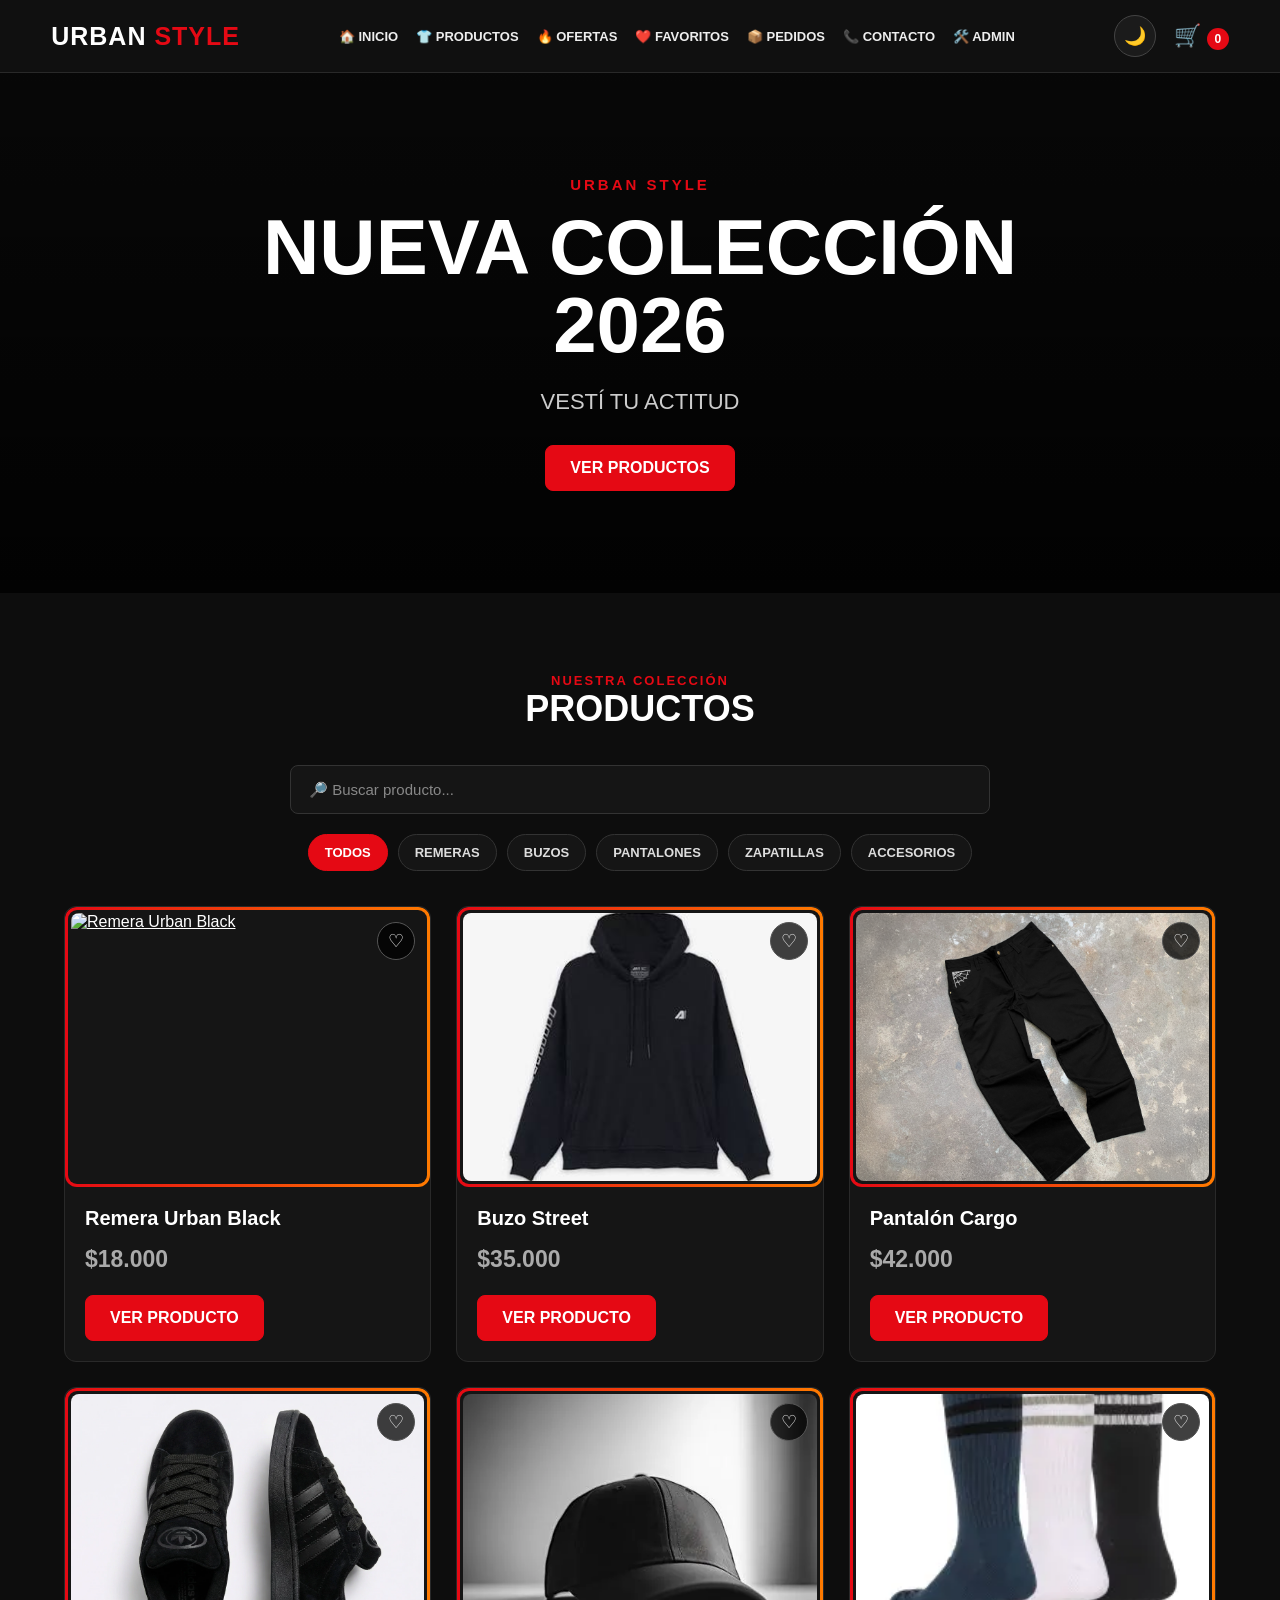
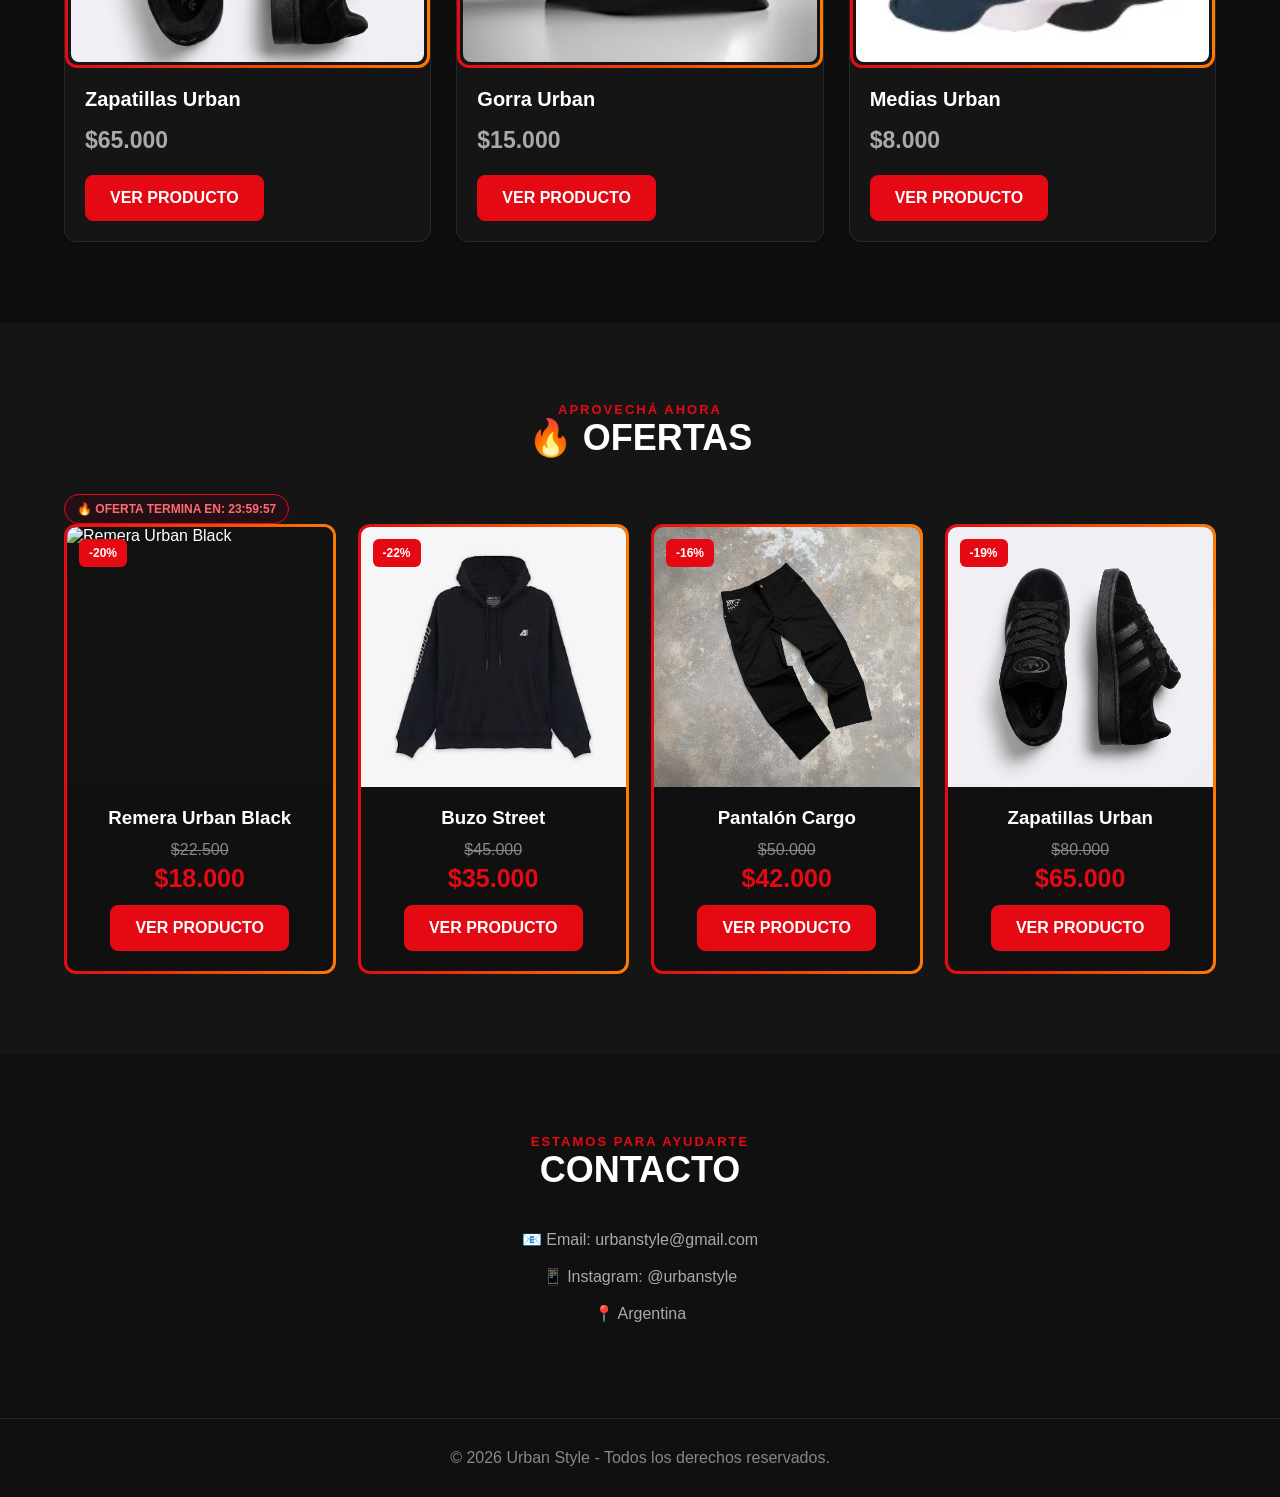
==== index.html @ 5c030547 "Add files via upload" ====
<!DOCTYPE html>
<html lang="es">

<head>
    <meta charset="UTF-8">
    <meta name="viewport" content="width=device-width, initial-scale=1.0">

    <title>Urban Style - Tienda</title>

    <link rel="stylesheet" href="style.css">
</head>

<body>

<header>

    <div class="logo">
        URBAN <span>STYLE</span>
    </div>

    <nav>
        <a href="index.html">🏠 INICIO</a>
        <a href="#productos">👕 PRODUCTOS</a>
        <a href="#ofertas">🔥 OFERTAS</a>
        <a href="mis-favoritos.html">❤️ FAVORITOS</a>
        <a href="pedidos.html">📦 PEDIDOS</a>
        <a href="#contacto">📞 CONTACTO</a>
        <a href="admin.html">🛠️ ADMIN</a>
    </nav>

    <button
        id="boton-tema"
        class="boton-tema"
        onclick="cambiarTema()"
        title="Cambiar modo"
    >
        🌙
    </button>

    <a href="carrito.html" class="carrito">
        🛒 <span>0</span>
    </a>

</header>


<!-- =====================================================
     HERO
===================================================== -->

<section class="hero">

    <div class="hero-contenido">

        <p class="hero-pequeno">
            URBAN STYLE
        </p>

        <h1>
            NUEVA COLECCIÓN 2026
        </h1>

        <p>
            VESTÍ TU ACTITUD
        </p>

        <a
            href="#productos"
            class="boton"
        >
            VER PRODUCTOS
        </a>

    </div>

</section>


<!-- =====================================================
     PRODUCTOS
===================================================== -->

<section
    id="productos"
    class="productos"
>

    <div class="seccion-titulo">

        <p class="subtitulo">
            NUESTRA COLECCIÓN
        </p>

        <h2>
            PRODUCTOS
        </h2>

    </div>


    <!-- BUSCADOR -->

    <div class="buscador">

        <input
            type="text"
            placeholder="🔎 Buscar producto..."
            oninput="buscarProductos(this)"
        >

    </div>


    <!-- FILTROS -->

    <div class="filtros">

        <button
            class="filtro activo"
            onclick="filtrarProductos('todos', this)"
        >
            TODOS
        </button>

        <button
            class="filtro"
            onclick="filtrarProductos('remeras', this)"
        >
            REMERAS
        </button>

        <button
            class="filtro"
            onclick="filtrarProductos('buzos', this)"
        >
            BUZOS
        </button>

        <button
            class="filtro"
            onclick="filtrarProductos('pantalones', this)"
        >
            PANTALONES
        </button>

        <button
            class="filtro"
            onclick="filtrarProductos('zapatillas', this)"
        >
            ZAPATILLAS
        </button>

        <button
            class="filtro"
            onclick="filtrarProductos('accesorios', this)"
        >
            ACCESORIOS
        </button>

    </div>


    <!-- LOS PRODUCTOS SE GENERAN CON JAVASCRIPT -->

    <div class="productos-grid"></div>

</section>


<!-- =====================================================
     OFERTAS
===================================================== -->

<section
    id="ofertas"
    class="ofertas"
>

    <div class="seccion-titulo">

        <p class="subtitulo">
            APROVECHÁ AHORA
        </p>

        <h2>
            🔥 OFERTAS
        </h2>

    </div>


    <div class="contador-oferta">

        🔥 OFERTA TERMINA EN:

        <span id="contador-oferta">
            24:00:00
        </span>

    </div>


    <!-- LAS OFERTAS SE GENERAN CON JAVASCRIPT -->

    <div class="ofertas-grid"></div>

</section>


<!-- =====================================================
     CONTACTO
===================================================== -->

<section
    id="contacto"
    class="contacto"
>

    <div class="seccion-titulo">

        <p class="subtitulo">
            ESTAMOS PARA AYUDARTE
        </p>

        <h2>
            CONTACTO
        </h2>

    </div>


    <div class="contacto-info">

        <p>
            📧 Email:
            urbanstyle@gmail.com
        </p>

        <p>
            📱 Instagram:
            @urbanstyle
        </p>

        <p>
            📍 Argentina
        </p>

    </div>

</section>


<!-- =====================================================
     FOOTER
===================================================== -->

<footer>

    <p>
        © 2026 Urban Style - Todos los derechos reservados.
    </p>

</footer>


<!-- =====================================================
     NOTIFICACIÓN
===================================================== -->

<div
    id="notificacion"
    class="notificacion"
>

    <div id="notificacion-texto"></div>

    <a href="carrito.html">
        VER CARRITO →
    </a>

</div>


<script src="script.js"></script>

</body>

</html>
---- style.css ----
/* =========================================================
   URBAN STYLE - STYLE.CSS
   ========================================================= */

/* =========================
   RESET GENERAL
   ========================= */

* {
    box-sizing: border-box;
    margin: 0;
    padding: 0;
}

html {
    scroll-behavior: smooth;
}

body {
    font-family: Arial, Helvetica, sans-serif;
    background: #0d0d0d;
    color: #ffffff;
    min-height: 100vh;
}

button,
input,
select {
    font-family: inherit;
}

button {
    cursor: pointer;
}

a {
    color: inherit;
}


/* =========================
   HEADER
   ========================= */

header {
    position: sticky;
    top: 0;
    z-index: 1000;

    display: flex;
    align-items: center;
    gap: 18px;

    padding: 15px 4%;

    background: #101010;
    border-bottom: 1px solid #292929;
}

.logo {
    font-size: 25px;
    font-weight: 900;
    letter-spacing: 1px;
    white-space: nowrap;
}

.logo span {
    color: #e50914;
}

nav {
    display: flex;
    align-items: center;
    justify-content: center;
    gap: 18px;

    flex: 1;
    flex-wrap: wrap;
}

nav a {
    color: #eeeeee;
    text-decoration: none;
    font-size: 13px;
    font-weight: bold;

    transition: 0.2s;
}

nav a:hover {
    color: #e50914;
}

.carrito {
    text-decoration: none;
    font-size: 22px;
    white-space: nowrap;
}

.carrito span {
    display: inline-flex;
    align-items: center;
    justify-content: center;

    min-width: 22px;
    height: 22px;

    padding: 2px 6px;

    background: #e50914;
    color: white;

    border-radius: 50%;
    font-size: 12px;
    font-weight: bold;
}

.boton-tema {
    width: 42px;
    height: 42px;

    border: 1px solid #444;
    border-radius: 50%;

    background: #1b1b1b;
    color: white;

    font-size: 18px;
}

.boton-tema:hover {
    background: #e50914;
    border-color: #e50914;
}


/* =========================
   HERO
   ========================= */

.hero {
    min-height: 520px;

    display: grid;
    place-items: center;

    text-align: center;

    padding: 50px 5%;

    background:
        linear-gradient(
            rgba(0, 0, 0, 0.45),
            rgba(0, 0, 0, 0.85)
        );
}

.hero-contenido {
    max-width: 850px;
}

.hero-pequeno {
    color: #e50914;
    font-size: 15px;
    font-weight: bold;
    letter-spacing: 3px;
    margin-bottom: 15px;
}

.hero h1 {
    font-size: clamp(42px, 7vw, 78px);
    font-weight: 900;
    line-height: 1;
    margin-bottom: 25px;
}

.hero-contenido > p:not(.hero-pequeno) {
    color: #cccccc;
    font-size: 22px;
    margin-bottom: 30px;
}

.boton {
    display: inline-flex;
    align-items: center;
    justify-content: center;

    padding: 13px 24px;

    border: 1px solid #e50914;
    border-radius: 8px;

    background: #e50914;
    color: white;

    text-decoration: none;
    font-weight: bold;

    transition: 0.2s;
}

.boton:hover {
    background: #b80710;
    border-color: #b80710;
    transform: translateY(-2px);
}


/* =========================
   SECCIONES
   ========================= */

.productos,
.contacto {
    padding: 80px 5%;
}

.ofertas {
    padding: 80px 5%;
    background: #151515;
}

.seccion-titulo {
    text-align: center;
    margin-bottom: 35px;
}

.seccion-titulo h2 {
    font-size: 36px;
    margin-bottom: 10px;
}

.subtitulo {
    color: #e50914;
    font-size: 13px;
    font-weight: bold;
    letter-spacing: 2px;
}


/* =========================
   BUSCADOR
   ========================= */

.buscador {
    max-width: 700px;
    margin: 30px auto 20px;
}

.buscador input {
    width: 100%;

    padding: 15px 18px;

    border: 1px solid #333;
    border-radius: 8px;

    background: #151515;
    color: white;

    outline: none;
    font-size: 15px;
}

.buscador input:focus {
    border-color: #e50914;
}

.buscador input::placeholder {
    color: #888;
}


/* =========================
   FILTROS
   ========================= */

.filtros {
    display: flex;
    justify-content: center;
    align-items: center;

    gap: 10px;
    flex-wrap: wrap;

    margin-bottom: 35px;
}

.filtro {
    padding: 10px 16px;

    border: 1px solid #333;
    border-radius: 20px;

    background: #151515;
    color: #ddd;

    font-size: 13px;
    font-weight: bold;

    transition: 0.2s;
}

.filtro:hover {
    border-color: #e50914;
    color: #e50914;
}

.filtro.activo {
    background: #e50914;
    border-color: #e50914;
    color: white;
}


/* =========================
   PRODUCTOS
   ========================= */

.productos-grid {
    max-width: 1200px;
    margin: auto;

    display: grid;
    grid-template-columns: repeat(3, minmax(0, 1fr));

    gap: 25px;
}

.producto {
    overflow: hidden;

    background: #151515;
    border: 1px solid #292929;
    border-radius: 12px;

    transition: 0.25s;
}

.producto:hover {
    transform: translateY(-5px);
    border-color: #444;
}


/* Imagen con borde RGB */

.imagen-producto {
    position: relative;

    height: 280px;

    padding: 3px;

    border: 3px solid transparent;
    border-radius: 12px;

    background:
        linear-gradient(#151515, #151515) padding-box,
        linear-gradient(
            90deg,
            #e50914,
            #ff7a00,
            #00e5ff,
            #e50914
        ) border-box;

    background-size: 100% 100%, 300% 100%;

    animation: rgbBorde 5s linear infinite;

    overflow: hidden;
}

.imagen-producto-link {
    display: block;

    width: 100%;
    height: 100%;
}

.imagen-producto img {
    display: block;

    width: 100%;
    height: 100%;

    object-fit: cover;

    border-radius: 8px;
}


/* Favoritos */

.boton-favorito {
    position: absolute;
    top: 12px;
    right: 12px;

    width: 38px;
    height: 38px;

    display: flex;
    align-items: center;
    justify-content: center;

    border: 1px solid #555;
    border-radius: 50%;

    background: rgba(0, 0, 0, 0.75);
    color: white;

    font-size: 18px;

    z-index: 5;
}

.boton-favorito:hover {
    background: #e50914;
    border-color: #e50914;
}


/* Información */

.producto-info {
    padding: 20px;
}

.producto-info h3 {
    font-size: 20px;
    margin-bottom: 8px;
}

.producto-info p {
    color: #aaa;
    line-height: 1.5;
}

.precio {
    color: #e50914;

    font-size: 23px;
    font-weight: 900;

    margin: 12px 0 18px;
}


/* =========================
   OFERTAS
   ========================= */

.ofertas-grid {
    max-width: 1250px;
    margin: auto;

    display: grid;
    grid-template-columns: repeat(4, minmax(0, 1fr));

    gap: 22px;
}

.oferta {
    overflow: hidden;

    border: 3px solid transparent;
    border-radius: 12px;

    background:
        linear-gradient(#101010, #101010) padding-box,
        linear-gradient(
            90deg,
            #e50914,
            #ff7a00,
            #00e5ff,
            #e50914
        ) border-box;

    background-size: 100% 100%, 300% 100%;

    animation: rgbBorde 5s linear infinite;
}

.oferta-imagen {
    position: relative;

    height: 260px;

    background: #111;
}

.oferta-imagen img {
    width: 100%;
    height: 100%;

    object-fit: cover;
}

.descuento {
    position: absolute;
    top: 12px;
    left: 12px;

    padding: 7px 10px;

    background: #e50914;
    color: white;

    border-radius: 6px;

    font-size: 12px;
    font-weight: bold;
}

.oferta-info {
    padding: 20px;
    text-align: center;
}

.oferta-info h3 {
    margin-bottom: 12px;
}

.precio-anterior {
    color: #888;
    text-decoration: line-through;
    margin-bottom: 5px;
}

.precio-oferta {
    color: #e50914;

    font-size: 25px;
    font-weight: 900;

    margin-bottom: 12px;
}

.contador-oferta {
    display: inline-block;

    padding: 7px 12px;

    background: #241014;
    border: 1px solid #e50914;

    border-radius: 20px;

    color: #ff6b72;

    font-size: 12px;
    font-weight: bold;
}


/* =========================
   DETALLE DE PRODUCTO
   ========================= */

.detalle-producto {
    max-width: 1100px;

    margin: auto;

    padding: 50px 5%;
}

.volver-productos,
.volver {
    display: inline-block;

    margin-bottom: 20px;

    color: #ddd;
    text-decoration: none;

    font-weight: bold;
}

.volver-productos:hover,
.volver:hover {
    color: #e50914;
}

.detalle-card {
    display: grid;

    grid-template-columns: 1fr 1fr;

    gap: 40px;

    padding: 30px;

    background: #151515;
    border: 1px solid #292929;

    border-radius: 15px;
}

.detalle-imagen {
    min-height: 450px;

    overflow: hidden;

    border-radius: 12px;

    background: #111;
}

.detalle-imagen img {
    display: block;

    width: 100%;
    height: 100%;
    min-height: 450px;

    object-fit: cover;
}

.detalle-info {
    padding: 10px 0;
}

.detalle-info h1 {
    font-size: 38px;
    margin-bottom: 15px;
}

.detalle-info h2 {
    color: #e50914;

    font-size: 30px;

    margin-bottom: 20px;
}

.detalle-info p {
    color: #aaa;
    line-height: 1.6;
}

.opciones-producto {
    margin-top: 30px;
}

.opciones-producto h3 {
    margin-bottom: 10px;
}

.opciones {
    display: flex;

    gap: 10px;
    flex-wrap: wrap;

    margin-bottom: 25px;
}

.opcion {
    padding: 10px 15px;

    border: 1px solid #444;
    border-radius: 7px;

    background: #202020;
    color: #ddd;

    font-weight: bold;
}

.opcion:hover {
    border-color: #e50914;
}

.opcion.seleccionado {
    background: #e50914;
    border-color: #e50914;
    color: white;
}

#boton-agregar-detalle {
    width: 100%;

    padding: 15px;

    border: 1px solid #e50914;
    border-radius: 8px;

    background: #e50914;
    color: white;

    font-size: 16px;
    font-weight: bold;
}

#boton-agregar-detalle:hover {
    background: #b80710;
}

#boton-agregar-detalle:disabled {
    opacity: 0.5;
    cursor: not-allowed;
}


/* =========================
   CARRITO
   ========================= */

.carrito-pagina {
    max-width: 1100px;

    margin: auto;

    padding: 60px 5%;
}

#lista-carrito {
    display: flex;
    flex-direction: column;

    gap: 15px;

    margin: 30px 0;
}

.item-carrito {
    display: grid;

    grid-template-columns: 130px 1fr auto;

    gap: 20px;

    align-items: center;

    padding: 15px;

    background: #151515;
    border: 1px solid #292929;

    border-radius: 12px;
}

.imagen-carrito {
    width: 130px;
    height: 130px;

    overflow: hidden;

    border-radius: 8px;

    background: #111;
}

.imagen-carrito img {
    width: 100%;
    height: 100%;

    object-fit: cover;
}

.info-carrito h3 {
    margin-bottom: 8px;
}

.info-carrito p {
    color: #aaa;
    margin-bottom: 5px;
}

.cantidad-controles {
    display: flex;
    align-items: center;

    gap: 10px;

    margin-top: 12px;
}

.cantidad-controles button {
    width: 34px;
    height: 34px;

    border: 1px solid #444;
    border-radius: 6px;

    background: #222;
    color: white;

    font-size: 18px;
}

.cantidad-controles button:hover {
    background: #e50914;
    border-color: #e50914;
}

.eliminar {
    padding: 9px 13px;

    border: 1px solid #555;
    border-radius: 7px;

    background: #222;
    color: #ddd;
}

.eliminar:hover {
    background: #e50914;
    border-color: #e50914;
    color: white;
}


/* Resumen */

.resumen-carrito {
    max-width: 600px;

    margin: 30px 0 0 auto;

    padding: 25px;

    background: #151515;
    border: 1px solid #292929;

    border-radius: 12px;
}

.resumen-carrito h3 {
    font-size: 23px;
    margin-bottom: 20px;
}

.resumen-linea {
    display: flex;
    justify-content: space-between;

    gap: 20px;

    padding: 10px 0;

    border-bottom: 1px solid #292929;
}

.resumen-total {
    display: flex;
    justify-content: space-between;

    margin-top: 20px;

    font-size: 23px;
    font-weight: bold;
}

.resumen-total span:last-child {
    color: #e50914;
}

#zona-envio {
    width: 100%;

    padding: 12px;

    margin: 10px 0 20px;

    border: 1px solid #333;
    border-radius: 7px;

    background: #202020;
    color: white;

    outline: none;
}

#zona-envio:focus {
    border-color: #e50914;
}


/* Cupón */

.cupon {
    display: flex;

    gap: 10px;

    margin-top: 20px;
}

.cupon input {
    flex: 1;

    min-width: 0;

    padding: 12px;

    border: 1px solid #333;
    border-radius: 7px;

    background: #202020;
    color: white;

    outline: none;
}

.cupon input:focus {
    border-color: #e50914;
}

.cupon button {
    padding: 12px 18px;

    border: 1px solid #e50914;
    border-radius: 7px;

    background: #e50914;
    color: white;

    font-weight: bold;
}

.boton-pagar-carrito {
    width: 100%;

    padding: 15px;

    margin-top: 20px;

    border: 1px solid #e50914;
    border-radius: 8px;

    background: #e50914;
    color: white;

    font-size: 16px;
    font-weight: bold;
}

.boton-pagar-carrito:hover {
    background: #b80710;
}


/* =========================
   FAVORITOS
   ========================= */

.favoritos-pagina {
    max-width: 1200px;

    margin: auto;

    padding: 60px 5%;
}

.favoritos-container {
    display: grid;

    grid-template-columns: repeat(3, minmax(0, 1fr));

    gap: 25px;

    margin-top: 30px;
}


/* =========================
   PEDIDOS
   ========================= */

.pedidos-pagina {
    max-width: 1000px;

    margin: auto;

    padding: 60px 5%;
}

#lista-pedidos {
    display: flex;
    flex-direction: column;

    gap: 20px;

    margin-top: 30px;
}

.pedido {
    padding: 25px;

    background: #151515;
    border: 1px solid #292929;

    border-radius: 12px;
}

.pedido-cabecera {
    display: flex;

    justify-content: space-between;
    align-items: center;

    gap: 15px;

    margin-bottom: 20px;
}

.estado-pedido {
    display: inline-block;

    padding: 7px 12px;

    border-radius: 20px;

    background: #241014;
    border: 1px solid #e50914;

    color: #ff6b72;

    font-size: 12px;
    font-weight: bold;
}

.producto-pedido {
    display: flex;

    align-items: center;

    gap: 15px;

    padding: 15px 0;

    border-top: 1px solid #292929;
}

.producto-pedido img {
    width: 80px;
    height: 80px;

    object-fit: cover;

    border-radius: 8px;

    background: #111;
}

.producto-pedido p {
    color: #aaa;
}

.pedido-total {
    margin-top: 15px;

    text-align: right;

    font-size: 20px;
    font-weight: bold;
}

.pedido-total span {
    color: #e50914;
}


/* =========================
   PAGO
   ========================= */

.pago-container {
    min-height: calc(100vh - 100px);

    display: grid;
    place-items: center;

    padding: 50px 5%;
}

.pago-box {
    width: min(550px, 100%);

    padding: 30px;

    background: #151515;
    border: 1px solid #292929;

    border-radius: 15px;
}

.pago-box h1 {
    text-align: center;

    margin-bottom: 10px;
}

.pago-subtitulo {
    text-align: center;

    color: #aaa;

    margin-bottom: 25px;
}

.simulacion {
    padding: 15px;

    margin-bottom: 25px;

    background: #2a2205;
    border: 1px solid #806800;

    border-radius: 8px;

    color: #f0d875;

    font-size: 14px;
    line-height: 1.5;
}

.campo {
    display: flex;
    flex-direction: column;

    gap: 7px;

    margin-bottom: 15px;
}

.campo label {
    font-size: 13px;
    font-weight: bold;
}

.campo input {
    width: 100%;

    padding: 13px;

    border: 1px solid #333;
    border-radius: 7px;

    background: #202020;
    color: white;

    outline: none;
}

.campo input:focus {
    border-color: #e50914;
}

.fila {
    display: grid;

    grid-template-columns: 1fr 1fr;

    gap: 15px;
}

.boton-pagar {
    width: 100%;

    padding: 15px;

    margin-top: 10px;

    border: 1px solid #e50914;
    border-radius: 8px;

    background: #e50914;
    color: white;

    font-size: 16px;
    font-weight: bold;
}

.boton-pagar:hover {
    background: #b80710;
}


/* Compra exitosa */

.compra-exitosa {
    position: fixed;
    inset: 0;

    display: none;
    place-items: center;

    background: rgba(0, 0, 0, 0.90);

    z-index: 2000;
}

.compra-exitosa.mostrar {
    display: grid;
}

.mensaje-compra {
    position: relative;
    z-index: 2;

    width: min(450px, 90%);

    padding: 40px 25px;

    text-align: center;

    background: #151515;
    border: 1px solid #e50914;

    border-radius: 15px;
}

.icono-compra {
    font-size: 60px;
    margin-bottom: 15px;
}

.mensaje-compra h2 {
    margin-bottom: 10px;
}

.mensaje-compra p {
    color: #aaa;
}

.linea-exito {
    width: 70px;
    height: 4px;

    margin: 20px auto 0;

    background: #e50914;

    border-radius: 5px;
}

#confeti {
    position: absolute;
    inset: 0;

    overflow: hidden;

    pointer-events: none;
}

.pieza-confeti {
    position: absolute;

    top: -20px;

    width: 8px;
    height: 12px;

    background: #e50914;

    animation: caerConfeti 2.5s linear forwards;
}


/* =========================
   NOTIFICACIONES
   ========================= */

.notificacion {
    position: fixed;

    right: 20px;
    bottom: 20px;

    z-index: 3000;

    max-width: 350px;

    padding: 15px 20px;

    background: #151515;
    border: 1px solid #e50914;

    border-radius: 8px;

    color: white;

    opacity: 0;

    transform: translateY(20px);

    pointer-events: none;

    transition: 0.3s;
}

.notificacion.mostrar {
    opacity: 1;

    transform: translateY(0);

    pointer-events: auto;
}


/* =========================
   CONTACTO
   ========================= */

.contacto {
    background: #101010;
}

.contacto-info {
    max-width: 700px;

    margin: auto;

    text-align: center;
}

.contacto-info p {
    color: #aaa;

    line-height: 1.7;

    margin-bottom: 10px;
}


/* =========================
   ADMIN
   ========================= */

.admin-container {
    max-width: 1200px;

    margin: auto;

    padding: 50px 5%;
}

.admin-titulo {
    text-align: center;

    margin-bottom: 35px;
}

.admin-titulo h1 {
    font-size: 38px;
    margin-bottom: 10px;
}

.admin-titulo p {
    color: #e50914;

    font-weight: bold;
}

.admin-box {
    padding: 25px;

    margin-bottom: 25px;

    background: #151515;
    border: 1px solid #292929;

    border-radius: 14px;
}

.admin-box h2 {
    margin-bottom: 20px;
}

.admin-form {
    display: grid;

    gap: 12px;
}

.admin-form label {
    font-weight: bold;
    font-size: 14px;
}

.admin-form input,
.admin-form select,
.admin-producto-info input,
.admin-producto-info select,
.admin-pedido select {
    width: 100%;

    padding: 11px 12px;

    border: 1px solid #333;
    border-radius: 7px;

    background: #202020;
    color: white;

    outline: none;
}

.admin-form input:focus,
.admin-form select:focus,
.admin-producto-info input:focus,
.admin-producto-info select:focus,
.admin-pedido select:focus {
    border-color: #e50914;
}

.admin-boton {
    padding: 12px 18px;

    border: 1px solid #e50914;
    border-radius: 7px;

    background: #e50914;
    color: white;

    font-weight: bold;
}

.admin-boton:hover {
    background: #b80710;
}

.admin-boton.secundario {
    background: #333;
    border-color: #555;
}

.admin-boton.secundario:hover {
    background: #444;
}

.admin-boton.eliminar {
    background: #3a1114;
    border-color: #e50914;
}

.admin-cabecera {
    display: flex;

    justify-content: space-between;
    align-items: center;

    gap: 20px;

    margin-bottom: 20px;
}

#lista-admin-productos {
    display: flex;
    flex-direction: column;

    gap: 15px;
}

.admin-producto {
    display: flex;

    justify-content: space-between;

    gap: 20px;

    padding: 18px;

    background: #101010;
    border: 1px solid #292929;

    border-radius: 12px;
}

.admin-producto-info {
    display: grid;

    grid-template-columns: 110px 1fr;

    gap: 18px;

    flex: 1;
}

.admin-producto-info img {
    width: 110px;
    height: 110px;

    object-fit: cover;

    border-radius: 8px;

    background: #111;
}

.admin-producto-info > div {
    display: grid;

    gap: 8px;
}

.admin-producto-acciones {
    display: flex;
    flex-direction: column;

    justify-content: center;

    gap: 10px;
}

.oferta-admin {
    margin-top: 20px;

    padding: 18px;

    background: #101010;

    border-left: 4px solid #e50914;

    border-radius: 8px;
}

#lista-admin-pedidos {
    display: flex;
    flex-direction: column;

    gap: 15px;
}

.admin-pedido {
    display: flex;

    justify-content: space-between;

    gap: 20px;

    padding: 20px;

    background: #101010;
    border: 1px solid #292929;

    border-radius: 12px;
}

.admin-pedido select {
    margin-top: 10px;
}


/* Estadísticas */

.estadisticas {
    display: grid;

    grid-template-columns: repeat(3, 1fr);

    gap: 15px;

    margin-top: 20px;
}

.estadistica {
    padding: 25px;

    text-align: center;

    background: #101010;
    border: 1px solid #292929;

    border-radius: 12px;
}

.estadistica span {
    display: block;

    font-size: 30px;
}

.estadistica strong {
    display: block;

    margin: 8px 0;

    color: #e50914;

    font-size: 28px;
}

.estadistica small {
    color: #aaa;
}


/* =========================
   FOOTER
   ========================= */

footer {
    padding: 30px;

    text-align: center;

    background: #101010;
    border-top: 1px solid #252525;

    color: #888;
}


/* =========================
   MODO CLARO
   ========================= */

body.modo-claro {
    background: #f5f5f5;
    color: #222;
}

body.modo-claro header,
body.modo-claro footer {
    background: #ffffff;
    border-color: #dddddd;
}

body.modo-claro nav a {
    color: #333;
}

body.modo-claro nav a:hover {
    color: #e50914;
}

body.modo-claro .boton-tema {
    background: #eeeeee;
    color: #222;
    border-color: #ccc;
}

body.modo-claro .hero {
    background:
        linear-gradient(
            rgba(255, 255, 255, 0.60),
            rgba(255, 255, 255, 0.85)
        );
}

body.modo-claro .hero h1 {
    color: #222;
}

body.modo-claro .hero-contenido > p:not(.hero-pequeno) {
    color: #555;
}

body.modo-claro .producto,
body.modo-claro .detalle-card,
body.modo-claro .item-carrito,
body.modo-claro .resumen-carrito,
body.modo-claro .pedido,
body.modo-claro .pago-box,
body.modo-claro .admin-box {
    background: #ffffff;
    color: #222;
    border-color: #dddddd;
}

body.modo-claro .oferta {
    background:
        linear-gradient(#ffffff, #ffffff) padding-box,
        linear-gradient(
            90deg,
            #e50914,
            #ff7a00,
            #00e5ff,
            #e50914
        ) border-box;

    background-size: 100% 100%, 300% 100%;
}

body.modo-claro .imagen-producto {
    background:
        linear-gradient(#ffffff, #ffffff) padding-box,
        linear-gradient(
            90deg,
            #e50914,
            #ff7a00,
            #00e5ff,
            #e50914
        ) border-box;

    background-size: 100% 100%, 300% 100%;
}

body.modo-claro .producto-info h3,
body.modo-claro .oferta-info h3,
body.modo-claro .detalle-info h1,
body.modo-claro .detalle-info h2 {
    color: #222;
}

body.modo-claro .producto-info p,
body.modo-claro .detalle-info p,
body.modo-claro .info-carrito p,
body.modo-claro .pedido p,
body.modo-claro .contacto-info p {
    color: #555;
}

body.modo-claro .buscador input,
body.modo-claro #zona-envio,
body.modo-claro .cupon input,
body.modo-claro .campo input,
body.modo-claro .admin-form input,
body.modo-claro .admin-form select,
body.modo-claro .admin-producto-info input,
body.modo-claro .admin-producto-info select,
body.modo-claro .admin-pedido select {
    background: #ffffff;
    color: #222;
    border-color: #ccc;
}

body.modo-claro .filtro {
    background: #ffffff;
    color: #333;
    border-color: #ccc;
}

body.modo-claro .filtro.activo {
    background: #e50914;
    color: white;
    border-color: #e50914;
}

body.modo-claro .opcion {
    background: #f2f2f2;
    color: #222;
    border-color: #ccc;
}

body.modo-claro .opcion.seleccionado {
    background: #e50914;
    color: white;
    border-color: #e50914;
}

body.modo-claro .cantidad-controles button,
body.modo-claro .eliminar {
    background: #f2f2f2;
    color: #222;
    border-color: #ccc;
}

body.modo-claro .admin-producto,
body.modo-claro .admin-pedido,
body.modo-claro .estadistica {
    background: #f7f7f7;
    color: #222;
    border-color: #ddd;
}

body.modo-claro .oferta-admin {
    background: #f7f7f7;
    color: #222;
}

body.modo-claro .notificacion {
    background: #ffffff;
    color: #222;
}

body.modo-claro .oferta-imagen,
body.modo-claro .imagen-carrito,
body.modo-claro .detalle-imagen {
    background: #eeeeee;
}

body.modo-claro .contacto {
    background: #eeeeee;
}


/* =========================
   ANIMACIONES
   ========================= */

@keyframes rgbBorde {

    0% {
        background-position: 0 0, 0 0;
    }

    50% {
        background-position: 0 0, 150% 0;
    }

    100% {
        background-position: 0 0, 300% 0;
    }
}

@keyframes caerConfeti {

    from {
        top: -20px;
        transform: rotate(0deg);
        opacity: 1;
    }

    to {
        top: 110%;
        transform: rotate(720deg);
        opacity: 0;
    }
}


/* =========================
   RESPONSIVE
   ========================= */

@media (max-width: 950px) {

    nav {
        gap: 12px;
    }

    .productos-grid {
        grid-template-columns: repeat(2, minmax(0, 1fr));
    }

    .ofertas-grid {
        grid-template-columns: repeat(2, minmax(0, 1fr));
    }
}


@media (max-width: 700px) {

    header {
        position: relative;

        flex-wrap: wrap;

        justify-content: center;
    }

    nav {
        order: 3;

        flex-basis: 100%;

        justify-content: center;
    }

    .hero {
        min-height: 430px;
    }

    .hero h1 {
        font-size: 34px;
    }

    .detalle-card {
        grid-template-columns: 1fr;

        padding: 20px;
    }

    .detalle-imagen,
    .detalle-imagen img {
        min-height: 320px;
        height: 320px;
    }

    .item-carrito {
        grid-template-columns: 90px 1fr;
    }

    .imagen-carrito {
        width: 90px;
        height: 90px;
    }

    .eliminar {
        grid-column: 2;

        justify-self: start;
    }

    .resumen-carrito {
        margin-left: 0;
    }

    .admin-producto,
    .admin-pedido {
        flex-direction: column;
    }

    .admin-producto-info {
        grid-template-columns: 90px 1fr;
    }

    .admin-producto-info img {
        width: 90px;
        height: 90px;
    }

    .estadisticas {
        grid-template-columns: 1fr;
    }

    .fila {
        grid-template-columns: 1fr;
    }
}


@media (max-width: 500px) {

    .productos-grid,
    .favoritos-container,
    .ofertas-grid {
        grid-template-columns: 1fr;
    }

    .imagen-producto {
        height: 250px;
    }

    .oferta-imagen {
        height: 230px;
    }

    .hero h1 {
        font-size: 28px;
    }

    .hero-contenido > p:not(.hero-pequeno) {
        font-size: 20px;
    }

    nav a {
        font-size: 11px;
    }

    .cupon {
        flex-direction: column;
    }

    .admin-cabecera {
        flex-direction: column;
        align-items: stretch;
    }
}/* =========================================================
   URBAN STYLE - STYLE.CSS
   ========================================================= */

/* =========================
   RESET GENERAL
   ========================= */

* {
    box-sizing: border-box;
    margin: 0;
    padding: 0;
}

html {
    scroll-behavior: smooth;
}

body {
    font-family: Arial, Helvetica, sans-serif;
    background: #0d0d0d;
    color: #ffffff;
    min-height: 100vh;
}

button,
input,
select {
    font-family: inherit;
}

button {
    cursor: pointer;
}

a {
    color: inherit;
}


/* =========================
   HEADER
   ========================= */

header {
    position: sticky;
    top: 0;
    z-index: 1000;

    display: flex;
    align-items: center;
    gap: 18px;

    padding: 15px 4%;

    background: #101010;
    border-bottom: 1px solid #292929;
}

.logo {
    font-size: 25px;
    font-weight: 900;
    letter-spacing: 1px;
    white-space: nowrap;
}

.logo span {
    color: #e50914;
}

nav {
    display: flex;
    align-items: center;
    justify-content: center;
    gap: 18px;

    flex: 1;
    flex-wrap: wrap;
}

nav a {
    color: #eeeeee;
    text-decoration: none;
    font-size: 13px;
    font-weight: bold;

    transition: 0.2s;
}

nav a:hover {
    color: #e50914;
}

.carrito {
    text-decoration: none;
    font-size: 22px;
    white-space: nowrap;
}

.carrito span {
    display: inline-flex;
    align-items: center;
    justify-content: center;

    min-width: 22px;
    height: 22px;

    padding: 2px 6px;

    background: #e50914;
    color: white;

    border-radius: 50%;
    font-size: 12px;
    font-weight: bold;
}

.boton-tema {
    width: 42px;
    height: 42px;

    border: 1px solid #444;
    border-radius: 50%;

    background: #1b1b1b;
    color: white;

    font-size: 18px;
}

.boton-tema:hover {
    background: #e50914;
    border-color: #e50914;
}


/* =========================
   HERO
   ========================= */

.hero {
    min-height: 520px;

    display: grid;
    place-items: center;

    text-align: center;

    padding: 50px 5%;

    background:
        linear-gradient(
            rgba(0, 0, 0, 0.45),
            rgba(0, 0, 0, 0.85)
        );
}

.hero-contenido {
    max-width: 850px;
}

.hero-pequeno {
    color: #e50914;
    font-size: 15px;
    font-weight: bold;
    letter-spacing: 3px;
    margin-bottom: 15px;
}

.hero h1 {
    font-size: clamp(42px, 7vw, 78px);
    font-weight: 900;
    line-height: 1;
    margin-bottom: 25px;
}

.hero-contenido > p:not(.hero-pequeno) {
    color: #cccccc;
    font-size: 22px;
    margin-bottom: 30px;
}

.boton {
    display: inline-flex;
    align-items: center;
    justify-content: center;

    padding: 13px 24px;

    border: 1px solid #e50914;
    border-radius: 8px;

    background: #e50914;
    color: white;

    text-decoration: none;
    font-weight: bold;

    transition: 0.2s;
}

.boton:hover {
    background: #b80710;
    border-color: #b80710;
    transform: translateY(-2px);
}


/* =========================
   SECCIONES
   ========================= */

.productos,
.contacto {
    padding: 80px 5%;
}

.ofertas {
    padding: 80px 5%;
    background: #151515;
}

.seccion-titulo {
    text-align: center;
    margin-bottom: 35px;
}

.seccion-titulo h2 {
    font-size: 36px;
    margin-bottom: 10px;
}

.subtitulo {
    color: #e50914;
    font-size: 13px;
    font-weight: bold;
    letter-spacing: 2px;
}


/* =========================
   BUSCADOR
   ========================= */

.buscador {
    max-width: 700px;
    margin: 30px auto 20px;
}

.buscador input {
    width: 100%;

    padding: 15px 18px;

    border: 1px solid #333;
    border-radius: 8px;

    background: #151515;
    color: white;

    outline: none;
    font-size: 15px;
}

.buscador input:focus {
    border-color: #e50914;
}

.buscador input::placeholder {
    color: #888;
}


/* =========================
   FILTROS
   ========================= */

.filtros {
    display: flex;
    justify-content: center;
    align-items: center;

    gap: 10px;
    flex-wrap: wrap;

    margin-bottom: 35px;
}

.filtro {
    padding: 10px 16px;

    border: 1px solid #333;
    border-radius: 20px;

    background: #151515;
    color: #ddd;

    font-size: 13px;
    font-weight: bold;

    transition: 0.2s;
}

.filtro:hover {
    border-color: #e50914;
    color: #e50914;
}

.filtro.activo {
    background: #e50914;
    border-color: #e50914;
    color: white;
}


/* =========================
   PRODUCTOS
   ========================= */

.productos-grid {
    max-width: 1200px;
    margin: auto;

    display: grid;
    grid-template-columns: repeat(3, minmax(0, 1fr));

    gap: 25px;
}

.producto {
    overflow: hidden;

    background: #151515;
    border: 1px solid #292929;
    border-radius: 12px;

    transition: 0.25s;
}

.producto:hover {
    transform: translateY(-5px);
    border-color: #444;
}


/* Imagen con borde RGB */

.imagen-producto {
    position: relative;

    height: 280px;

    padding: 3px;

    border: 3px solid transparent;
    border-radius: 12px;

    background:
        linear-gradient(#151515, #151515) padding-box,
        linear-gradient(
            90deg,
            #e50914,
            #ff7a00,
            #00e5ff,
            #e50914
        ) border-box;

    background-size: 100% 100%, 300% 100%;

    animation: rgbBorde 5s linear infinite;

    overflow: hidden;
}

.imagen-producto-link {
    display: block;

    width: 100%;
    height: 100%;
}

.imagen-producto img {
    display: block;

    width: 100%;
    height: 100%;

    object-fit: cover;

    border-radius: 8px;
}


/* Favoritos */

.boton-favorito {
    position: absolute;
    top: 12px;
    right: 12px;

    width: 38px;
    height: 38px;

    display: flex;
    align-items: center;
    justify-content: center;

    border: 1px solid #555;
    border-radius: 50%;

    background: rgba(0, 0, 0, 0.75);
    color: white;

    font-size: 18px;

    z-index: 5;
}

.boton-favorito:hover {
    background: #e50914;
    border-color: #e50914;
}


/* Información */

.producto-info {
    padding: 20px;
}

.producto-info h3 {
    font-size: 20px;
    margin-bottom: 8px;
}

.producto-info p {
    color: #aaa;
    line-height: 1.5;
}

.precio {
    color: #e50914;

    font-size: 23px;
    font-weight: 900;

    margin: 12px 0 18px;
}


/* =========================
   OFERTAS
   ========================= */

.ofertas-grid {
    max-width: 1250px;
    margin: auto;

    display: grid;
    grid-template-columns: repeat(4, minmax(0, 1fr));

    gap: 22px;
}

.oferta {
    overflow: hidden;

    border: 3px solid transparent;
    border-radius: 12px;

    background:
        linear-gradient(#101010, #101010) padding-box,
        linear-gradient(
            90deg,
            #e50914,
            #ff7a00,
            #00e5ff,
            #e50914
        ) border-box;

    background-size: 100% 100%, 300% 100%;

    animation: rgbBorde 5s linear infinite;
}

.oferta-imagen {
    position: relative;

    height: 260px;

    background: #111;
}

.oferta-imagen img {
    width: 100%;
    height: 100%;

    object-fit: cover;
}

.descuento {
    position: absolute;
    top: 12px;
    left: 12px;

    padding: 7px 10px;

    background: #e50914;
    color: white;

    border-radius: 6px;

    font-size: 12px;
    font-weight: bold;
}

.oferta-info {
    padding: 20px;
    text-align: center;
}

.oferta-info h3 {
    margin-bottom: 12px;
}

.precio-anterior {
    color: #888;
    text-decoration: line-through;
    margin-bottom: 5px;
}

.precio-oferta {
    color: #e50914;

    font-size: 25px;
    font-weight: 900;

    margin-bottom: 12px;
}

.contador-oferta {
    display: inline-block;

    padding: 7px 12px;

    background: #241014;
    border: 1px solid #e50914;

    border-radius: 20px;

    color: #ff6b72;

    font-size: 12px;
    font-weight: bold;
}


/* =========================
   DETALLE DE PRODUCTO
   ========================= */

.detalle-producto {
    max-width: 1100px;

    margin: auto;

    padding: 50px 5%;
}

.volver-productos,
.volver {
    display: inline-block;

    margin-bottom: 20px;

    color: #ddd;
    text-decoration: none;

    font-weight: bold;
}

.volver-productos:hover,
.volver:hover {
    color: #e50914;
}

.detalle-card {
    display: grid;

    grid-template-columns: 1fr 1fr;

    gap: 40px;

    padding: 30px;

    background: #151515;
    border: 1px solid #292929;

    border-radius: 15px;
}

.detalle-imagen {
    min-height: 450px;

    overflow: hidden;

    border-radius: 12px;

    background: #111;
}

.detalle-imagen img {
    display: block;

    width: 100%;
    height: 100%;
    min-height: 450px;

    object-fit: cover;
}

.detalle-info {
    padding: 10px 0;
}

.detalle-info h1 {
    font-size: 38px;
    margin-bottom: 15px;
}

.detalle-info h2 {
    color: #e50914;

    font-size: 30px;

    margin-bottom: 20px;
}

.detalle-info p {
    color: #aaa;
    line-height: 1.6;
}

.opciones-producto {
    margin-top: 30px;
}

.opciones-producto h3 {
    margin-bottom: 10px;
}

.opciones {
    display: flex;

    gap: 10px;
    flex-wrap: wrap;

    margin-bottom: 25px;
}

.opcion {
    padding: 10px 15px;

    border: 1px solid #444;
    border-radius: 7px;

    background: #202020;
    color: #ddd;

    font-weight: bold;
}

.opcion:hover {
    border-color: #e50914;
}

.opcion.seleccionado {
    background: #e50914;
    border-color: #e50914;
    color: white;
}

#boton-agregar-detalle {
    width: 100%;

    padding: 15px;

    border: 1px solid #e50914;
    border-radius: 8px;

    background: #e50914;
    color: white;

    font-size: 16px;
    font-weight: bold;
}

#boton-agregar-detalle:hover {
    background: #b80710;
}

#boton-agregar-detalle:disabled {
    opacity: 0.5;
    cursor: not-allowed;
}


/* =========================
   CARRITO
   ========================= */

.carrito-pagina {
    max-width: 1100px;

    margin: auto;

    padding: 60px 5%;
}

#lista-carrito {
    display: flex;
    flex-direction: column;

    gap: 15px;

    margin: 30px 0;
}

.item-carrito {
    display: grid;

    grid-template-columns: 130px 1fr auto;

    gap: 20px;

    align-items: center;

    padding: 15px;

    background: #151515;
    border: 1px solid #292929;

    border-radius: 12px;
}

.imagen-carrito {
    width: 130px;
    height: 130px;

    overflow: hidden;

    border-radius: 8px;

    background: #111;
}

.imagen-carrito img {
    width: 100%;
    height: 100%;

    object-fit: cover;
}

.info-carrito h3 {
    margin-bottom: 8px;
}

.info-carrito p {
    color: #aaa;
    margin-bottom: 5px;
}

.cantidad-controles {
    display: flex;
    align-items: center;

    gap: 10px;

    margin-top: 12px;
}

.cantidad-controles button {
    width: 34px;
    height: 34px;

    border: 1px solid #444;
    border-radius: 6px;

    background: #222;
    color: white;

    font-size: 18px;
}

.cantidad-controles button:hover {
    background: #e50914;
    border-color: #e50914;
}

.eliminar {
    padding: 9px 13px;

    border: 1px solid #555;
    border-radius: 7px;

    background: #222;
    color: #ddd;
}

.eliminar:hover {
    background: #e50914;
    border-color: #e50914;
    color: white;
}


/* Resumen */

.resumen-carrito {
    max-width: 600px;

    margin: 30px 0 0 auto;

    padding: 25px;

    background: #151515;
    border: 1px solid #292929;

    border-radius: 12px;
}

.resumen-carrito h3 {
    font-size: 23px;
    margin-bottom: 20px;
}

.resumen-linea {
    display: flex;
    justify-content: space-between;

    gap: 20px;

    padding: 10px 0;

    border-bottom: 1px solid #292929;
}

.resumen-total {
    display: flex;
    justify-content: space-between;

    margin-top: 20px;

    font-size: 23px;
    font-weight: bold;
}

.resumen-total span:last-child {
    color: #e50914;
}

#zona-envio {
    width: 100%;

    padding: 12px;

    margin: 10px 0 20px;

    border: 1px solid #333;
    border-radius: 7px;

    background: #202020;
    color: white;

    outline: none;
}

#zona-envio:focus {
    border-color: #e50914;
}


/* Cupón */

.cupon {
    display: flex;

    gap: 10px;

    margin-top: 20px;
}

.cupon input {
    flex: 1;

    min-width: 0;

    padding: 12px;

    border: 1px solid #333;
    border-radius: 7px;

    background: #202020;
    color: white;

    outline: none;
}

.cupon input:focus {
    border-color: #e50914;
}

.cupon button {
    padding: 12px 18px;

    border: 1px solid #e50914;
    border-radius: 7px;

    background: #e50914;
    color: white;

    font-weight: bold;
}

.boton-pagar-carrito {
    width: 100%;

    padding: 15px;

    margin-top: 20px;

    border: 1px solid #e50914;
    border-radius: 8px;

    background: #e50914;
    color: white;

    font-size: 16px;
    font-weight: bold;
}

.boton-pagar-carrito:hover {
    background: #b80710;
}


/* =========================
   FAVORITOS
   ========================= */

.favoritos-pagina {
    max-width: 1200px;

    margin: auto;

    padding: 60px 5%;
}

.favoritos-container {
    display: grid;

    grid-template-columns: repeat(3, minmax(0, 1fr));

    gap: 25px;

    margin-top: 30px;
}


/* =========================
   PEDIDOS
   ========================= */

.pedidos-pagina {
    max-width: 1000px;

    margin: auto;

    padding: 60px 5%;
}

#lista-pedidos {
    display: flex;
    flex-direction: column;

    gap: 20px;

    margin-top: 30px;
}

.pedido {
    padding: 25px;

    background: #151515;
    border: 1px solid #292929;

    border-radius: 12px;
}

.pedido-cabecera {
    display: flex;

    justify-content: space-between;
    align-items: center;

    gap: 15px;

    margin-bottom: 20px;
}

.estado-pedido {
    display: inline-block;

    padding: 7px 12px;

    border-radius: 20px;

    background: #241014;
    border: 1px solid #e50914;

    color: #ff6b72;

    font-size: 12px;
    font-weight: bold;
}

.producto-pedido {
    display: flex;

    align-items: center;

    gap: 15px;

    padding: 15px 0;

    border-top: 1px solid #292929;
}

.producto-pedido img {
    width: 80px;
    height: 80px;

    object-fit: cover;

    border-radius: 8px;

    background: #111;
}

.producto-pedido p {
    color: #aaa;
}

.pedido-total {
    margin-top: 15px;

    text-align: right;

    font-size: 20px;
    font-weight: bold;
}

.pedido-total span {
    color: #e50914;
}


/* =========================
   PAGO
   ========================= */

.pago-container {
    min-height: calc(100vh - 100px);

    display: grid;
    place-items: center;

    padding: 50px 5%;
}

.pago-box {
    width: min(550px, 100%);

    padding: 30px;

    background: #151515;
    border: 1px solid #292929;

    border-radius: 15px;
}

.pago-box h1 {
    text-align: center;

    margin-bottom: 10px;
}

.pago-subtitulo {
    text-align: center;

    color: #aaa;

    margin-bottom: 25px;
}

.simulacion {
    padding: 15px;

    margin-bottom: 25px;

    background: #2a2205;
    border: 1px solid #806800;

    border-radius: 8px;

    color: #f0d875;

    font-size: 14px;
    line-height: 1.5;
}

.campo {
    display: flex;
    flex-direction: column;

    gap: 7px;

    margin-bottom: 15px;
}

.campo label {
    font-size: 13px;
    font-weight: bold;
}

.campo input {
    width: 100%;

    padding: 13px;

    border: 1px solid #333;
    border-radius: 7px;

    background: #202020;
    color: white;

    outline: none;
}

.campo input:focus {
    border-color: #e50914;
}

.fila {
    display: grid;

    grid-template-columns: 1fr 1fr;

    gap: 15px;
}

.boton-pagar {
    width: 100%;

    padding: 15px;

    margin-top: 10px;

    border: 1px solid #e50914;
    border-radius: 8px;

    background: #e50914;
    color: white;

    font-size: 16px;
    font-weight: bold;
}

.boton-pagar:hover {
    background: #b80710;
}


/* Compra exitosa */

.compra-exitosa {
    position: fixed;
    inset: 0;

    display: none;
    place-items: center;

    background: rgba(0, 0, 0, 0.90);

    z-index: 2000;
}

.compra-exitosa.mostrar {
    display: grid;
}

.mensaje-compra {
    position: relative;
    z-index: 2;

    width: min(450px, 90%);

    padding: 40px 25px;

    text-align: center;

    background: #151515;
    border: 1px solid #e50914;

    border-radius: 15px;
}

.icono-compra {
    font-size: 60px;
    margin-bottom: 15px;
}

.mensaje-compra h2 {
    margin-bottom: 10px;
}

.mensaje-compra p {
    color: #aaa;
}

.linea-exito {
    width: 70px;
    height: 4px;

    margin: 20px auto 0;

    background: #e50914;

    border-radius: 5px;
}

#confeti {
    position: absolute;
    inset: 0;

    overflow: hidden;

    pointer-events: none;
}

.pieza-confeti {
    position: absolute;

    top: -20px;

    width: 8px;
    height: 12px;

    background: #e50914;

    animation: caerConfeti 2.5s linear forwards;
}


/* =========================
   NOTIFICACIONES
   ========================= */

.notificacion {
    position: fixed;

    right: 20px;
    bottom: 20px;

    z-index: 3000;

    max-width: 350px;

    padding: 15px 20px;

    background: #151515;
    border: 1px solid #e50914;

    border-radius: 8px;

    color: white;

    opacity: 0;

    transform: translateY(20px);

    pointer-events: none;

    transition: 0.3s;
}

.notificacion.mostrar {
    opacity: 1;

    transform: translateY(0);

    pointer-events: auto;
}


/* =========================
   CONTACTO
   ========================= */

.contacto {
    background: #101010;
}

.contacto-info {
    max-width: 700px;

    margin: auto;

    text-align: center;
}

.contacto-info p {
    color: #aaa;

    line-height: 1.7;

    margin-bottom: 10px;
}


/* =========================
   ADMIN
   ========================= */

.admin-container {
    max-width: 1200px;

    margin: auto;

    padding: 50px 5%;
}

.admin-titulo {
    text-align: center;

    margin-bottom: 35px;
}

.admin-titulo h1 {
    font-size: 38px;
    margin-bottom: 10px;
}

.admin-titulo p {
    color: #e50914;

    font-weight: bold;
}

.admin-box {
    padding: 25px;

    margin-bottom: 25px;

    background: #151515;
    border: 1px solid #292929;

    border-radius: 14px;
}

.admin-box h2 {
    margin-bottom: 20px;
}

.admin-form {
    display: grid;

    gap: 12px;
}

.admin-form label {
    font-weight: bold;
    font-size: 14px;
}

.admin-form input,
.admin-form select,
.admin-producto-info input,
.admin-producto-info select,
.admin-pedido select {
    width: 100%;

    padding: 11px 12px;

    border: 1px solid #333;
    border-radius: 7px;

    background: #202020;
    color: white;

    outline: none;
}

.admin-form input:focus,
.admin-form select:focus,
.admin-producto-info input:focus,
.admin-producto-info select:focus,
.admin-pedido select:focus {
    border-color: #e50914;
}

.admin-boton {
    padding: 12px 18px;

    border: 1px solid #e50914;
    border-radius: 7px;

    background: #e50914;
    color: white;

    font-weight: bold;
}

.admin-boton:hover {
    background: #b80710;
}

.admin-boton.secundario {
    background: #333;
    border-color: #555;
}

.admin-boton.secundario:hover {
    background: #444;
}

.admin-boton.eliminar {
    background: #3a1114;
    border-color: #e50914;
}

.admin-cabecera {
    display: flex;

    justify-content: space-between;
    align-items: center;

    gap: 20px;

    margin-bottom: 20px;
}

#lista-admin-productos {
    display: flex;
    flex-direction: column;

    gap: 15px;
}

.admin-producto {
    display: flex;

    justify-content: space-between;

    gap: 20px;

    padding: 18px;

    background: #101010;
    border: 1px solid #292929;

    border-radius: 12px;
}

.admin-producto-info {
    display: grid;

    grid-template-columns: 110px 1fr;

    gap: 18px;

    flex: 1;
}

.admin-producto-info img {
    width: 110px;
    height: 110px;

    object-fit: cover;

    border-radius: 8px;

    background: #111;
}

.admin-producto-info > div {
    display: grid;

    gap: 8px;
}

.admin-producto-acciones {
    display: flex;
    flex-direction: column;

    justify-content: center;

    gap: 10px;
}

.oferta-admin {
    margin-top: 20px;

    padding: 18px;

    background: #101010;

    border-left: 4px solid #e50914;

    border-radius: 8px;
}

#lista-admin-pedidos {
    display: flex;
    flex-direction: column;

    gap: 15px;
}

.admin-pedido {
    display: flex;

    justify-content: space-between;

    gap: 20px;

    padding: 20px;

    background: #101010;
    border: 1px solid #292929;

    border-radius: 12px;
}

.admin-pedido select {
    margin-top: 10px;
}


/* Estadísticas */

.estadisticas {
    display: grid;

    grid-template-columns: repeat(3, 1fr);

    gap: 15px;

    margin-top: 20px;
}

.estadistica {
    padding: 25px;

    text-align: center;

    background: #101010;
    border: 1px solid #292929;

    border-radius: 12px;
}

.estadistica span {
    display: block;

    font-size: 30px;
}

.estadistica strong {
    display: block;

    margin: 8px 0;

    color: #e50914;

    font-size: 28px;
}

.estadistica small {
    color: #aaa;
}


/* =========================
   FOOTER
   ========================= */

footer {
    padding: 30px;

    text-align: center;

    background: #101010;
    border-top: 1px solid #252525;

    color: #888;
}


/* =========================
   MODO CLARO
   ========================= */

body.modo-claro {
    background: #f5f5f5;
    color: #222;
}

body.modo-claro header,
body.modo-claro footer {
    background: #ffffff;
    border-color: #dddddd;
}

body.modo-claro nav a {
    color: #333;
}

body.modo-claro nav a:hover {
    color: #e50914;
}

body.modo-claro .boton-tema {
    background: #eeeeee;
    color: #222;
    border-color: #ccc;
}

body.modo-claro .hero {
    background:
        linear-gradient(
            rgba(255, 255, 255, 0.60),
            rgba(255, 255, 255, 0.85)
        );
}

body.modo-claro .hero h1 {
    color: #222;
}

body.modo-claro .hero-contenido > p:not(.hero-pequeno) {
    color: #555;
}

body.modo-claro .producto,
body.modo-claro .detalle-card,
body.modo-claro .item-carrito,
body.modo-claro .resumen-carrito,
body.modo-claro .pedido,
body.modo-claro .pago-box,
body.modo-claro .admin-box {
    background: #ffffff;
    color: #222;
    border-color: #dddddd;
}

body.modo-claro .oferta {
    background:
        linear-gradient(#ffffff, #ffffff) padding-box,
        linear-gradient(
            90deg,
            #e50914,
            #ff7a00,
            #00e5ff,
            #e50914
        ) border-box;

    background-size: 100% 100%, 300% 100%;
}

body.modo-claro .imagen-producto {
    background:
        linear-gradient(#ffffff, #ffffff) padding-box,
        linear-gradient(
            90deg,
            #e50914,
            #ff7a00,
            #00e5ff,
            #e50914
        ) border-box;

    background-size: 100% 100%, 300% 100%;
}

body.modo-claro .producto-info h3,
body.modo-claro .oferta-info h3,
body.modo-claro .detalle-info h1,
body.modo-claro .detalle-info h2 {
    color: #222;
}

body.modo-claro .producto-info p,
body.modo-claro .detalle-info p,
body.modo-claro .info-carrito p,
body.modo-claro .pedido p,
body.modo-claro .contacto-info p {
    color: #555;
}

body.modo-claro .buscador input,
body.modo-claro #zona-envio,
body.modo-claro .cupon input,
body.modo-claro .campo input,
body.modo-claro .admin-form input,
body.modo-claro .admin-form select,
body.modo-claro .admin-producto-info input,
body.modo-claro .admin-producto-info select,
body.modo-claro .admin-pedido select {
    background: #ffffff;
    color: #222;
    border-color: #ccc;
}

body.modo-claro .filtro {
    background: #ffffff;
    color: #333;
    border-color: #ccc;
}

body.modo-claro .filtro.activo {
    background: #e50914;
    color: white;
    border-color: #e50914;
}

body.modo-claro .opcion {
    background: #f2f2f2;
    color: #222;
    border-color: #ccc;
}

body.modo-claro .opcion.seleccionado {
    background: #e50914;
    color: white;
    border-color: #e50914;
}

body.modo-claro .cantidad-controles button,
body.modo-claro .eliminar {
    background: #f2f2f2;
    color: #222;
    border-color: #ccc;
}

body.modo-claro .admin-producto,
body.modo-claro .admin-pedido,
body.modo-claro .estadistica {
    background: #f7f7f7;
    color: #222;
    border-color: #ddd;
}

body.modo-claro .oferta-admin {
    background: #f7f7f7;
    color: #222;
}

body.modo-claro .notificacion {
    background: #ffffff;
    color: #222;
}

body.modo-claro .oferta-imagen,
body.modo-claro .imagen-carrito,
body.modo-claro .detalle-imagen {
    background: #eeeeee;
}

body.modo-claro .contacto {
    background: #eeeeee;
}


/* =========================
   ANIMACIONES
   ========================= */

@keyframes rgbBorde {

    0% {
        background-position: 0 0, 0 0;
    }

    50% {
        background-position: 0 0, 150% 0;
    }

    100% {
        background-position: 0 0, 300% 0;
    }
}

@keyframes caerConfeti {

    from {
        top: -20px;
        transform: rotate(0deg);
        opacity: 1;
    }

    to {
        top: 110%;
        transform: rotate(720deg);
        opacity: 0;
    }
}


/* =========================
   RESPONSIVE
   ========================= */

@media (max-width: 950px) {

    nav {
        gap: 12px;
    }

    .productos-grid {
        grid-template-columns: repeat(2, minmax(0, 1fr));
    }

    .ofertas-grid {
        grid-template-columns: repeat(2, minmax(0, 1fr));
    }
}


@media (max-width: 700px) {

    header {
        position: relative;

        flex-wrap: wrap;

        justify-content: center;
    }

    nav {
        order: 3;

        flex-basis: 100%;

        justify-content: center;
    }

    .hero {
        min-height: 430px;
    }

    .hero h1 {
        font-size: 34px;
    }

    .detalle-card {
        grid-template-columns: 1fr;

        padding: 20px;
    }

    .detalle-imagen,
    .detalle-imagen img {
        min-height: 320px;
        height: 320px;
    }

    .item-carrito {
        grid-template-columns: 90px 1fr;
    }

    .imagen-carrito {
        width: 90px;
        height: 90px;
    }

    .eliminar {
        grid-column: 2;

        justify-self: start;
    }

    .resumen-carrito {
        margin-left: 0;
    }

    .admin-producto,
    .admin-pedido {
        flex-direction: column;
    }

    .admin-producto-info {
        grid-template-columns: 90px 1fr;
    }

    .admin-producto-info img {
        width: 90px;
        height: 90px;
    }

    .estadisticas {
        grid-template-columns: 1fr;
    }

    .fila {
        grid-template-columns: 1fr;
    }
}


@media (max-width: 500px) {

    .productos-grid,
    .favoritos-container,
    .ofertas-grid {
        grid-template-columns: 1fr;
    }

    .imagen-producto {
        height: 250px;
    }

    .oferta-imagen {
        height: 230px;
    }

    .hero h1 {
        font-size: 28px;
    }

    .hero-contenido > p:not(.hero-pequeno) {
        font-size: 20px;
    }

    nav a {
        font-size: 11px;
    }

    .cupon {
        flex-direction: column;
    }

    .admin-cabecera {
        flex-direction: column;
        align-items: stretch;
    }
}
/* =========================
   LOGIN ADMIN - DISEÑO NUEVO
   ========================= */

.login-container {
    min-height: calc(100vh - 100px);
    display: flex;
    justify-content: center;
    align-items: center;
    padding: 40px 20px;
}

.login-box {
    width: 100%;
    max-width: 420px;
    padding: 40px;
    background: #151515;
    border: 1px solid #2d2d2d;
    border-radius: 20px;
    box-shadow: 0 20px 60px rgba(0, 0, 0, 0.5);
    text-align: center;
}

/* Ícono */
.login-icono {
    width: 75px;
    height: 75px;
    margin: 0 auto 20px;

    display: flex;
    align-items: center;
    justify-content: center;

    border: 2px solid #e50914;
    border-radius: 50%;

    background: #211014;

    font-size: 32px;

    box-shadow: 0 0 20px rgba(229, 9, 20, 0.25);
}

/* Título */
.login-box h1 {
    margin-bottom: 10px;
    font-size: 28px;
}

/* Subtítulo */
.login-subtitulo {
    margin-bottom: 30px;
    color: #999;
    font-size: 14px;
}

/* Campos */
.login-box .campo {
    margin-bottom: 20px;
    text-align: left;
}

.login-box .campo label {
    display: block;
    margin-bottom: 8px;
    font-weight: bold;
    font-size: 14px;
}

.login-box .campo input {
    width: 100%;
    box-sizing: border-box;

    padding: 14px 16px;

    background: #0d0d0d;
    color: white;

    border: 1px solid #333;
    border-radius: 10px;

    outline: none;

    font-size: 15px;

    transition: 0.25s;
}

.login-box .campo input:focus {
    border-color: #e50914;
    box-shadow: 0 0 0 3px rgba(229, 9, 20, 0.12);
}

/* Botón ingresar */
.boton-login {
    width: 100%;

    margin-top: 5px;
    padding: 15px;

    border: none;
    border-radius: 10px;

    background: #e50914;
    color: white;

    font-size: 15px;
    font-weight: bold;

    cursor: pointer;

    transition: 0.25s;

    box-shadow: 0 8px 20px rgba(229, 9, 20, 0.25);
}

.boton-login:hover {
    background: #ff1723;
    transform: translateY(-2px);
    box-shadow: 0 12px 25px rgba(229, 9, 20, 0.35);
}

.boton-login:active {
    transform: translateY(0);
}

/* Error */
.error-login {
    min-height: 20px;
    margin: 5px 0 12px;

    color: #ff5b63;

    text-align: center;
    font-size: 13px;
    font-weight: bold;
}

/* Volver */
.volver-login {
    display: block;

    margin-top: 22px;

    color: #888;
    text-decoration: none;

    font-size: 14px;

    transition: 0.2s;
}

.volver-login:hover {
    color: #e50914;
}

/* Tema claro */
body.modo-claro .login-box {
    background: #ffffff;
    color: #222;
    border-color: #dddddd;
    box-shadow: 0 20px 50px rgba(0, 0, 0, 0.12);
}

body.modo-claro .login-subtitulo {
    color: #666;
}

body.modo-claro .login-box .campo input {
    background: #f5f5f5;
    color: #222;
    border-color: #ddd;
}

body.modo-claro .volver-login {
    color: #666;
}

/* Responsive */
@media (max-width: 600px) {

    .login-container {
        padding: 25px 15px;
    }

    .login-box {
        padding: 30px 22px;
    }

    .login-box h1 {
        font-size: 24px;
    }
}
/* =========================
   CARRITO - TODO CENTRADO
   ========================= */

.carrito-pagina {
    width: 100%;
    max-width: 1000px;
    margin: 0 auto;
    padding: 50px 20px;
    box-sizing: border-box;
    text-align: center;
}

/* Título */
.carrito-pagina h1 {
    text-align: center;
    margin-bottom: 10px;
}

.carrito-pagina .subtitulo {
    text-align: center;
    margin-bottom: 35px;
}

/* Lista de productos */
#lista-carrito {
    width: 100%;
    max-width: 850px;
    margin: 0 auto;
}

/* =========================
   RESUMEN
   ========================= */

.resumen-carrito {
    width: 100%;
    max-width: 650px;
    margin: 35px auto 0;
    padding: 30px;

    box-sizing: border-box;

    background: #151515;
    border: 1px solid #292929;
    border-radius: 18px;

    text-align: center;

    box-shadow: 0 15px 40px rgba(0, 0, 0, 0.35);
}

/* Títulos del resumen */
.resumen-carrito h3 {
    margin-top: 10px;
    margin-bottom: 10px;
}

/* Texto */
.texto-envio {
    color: #999;
    margin-bottom: 20px;
}

/* Selector de envío */
#zona-envio {
    display: block;

    width: 100%;
    max-width: 500px;

    margin: 0 auto 15px;

    padding: 14px;

    background: #0d0d0d;
    color: white;

    border: 1px solid #333;
    border-radius: 10px;

    font-size: 14px;
    cursor: pointer;

    outline: none;
}

#zona-envio:focus {
    border-color: #e50914;
}

/* Precio del envío */
#costo-envio {
    font-weight: bold;
    margin: 15px 0;
}

/* Separador */
.resumen-carrito hr {
    width: 90%;
    margin: 25px auto;

    border: none;
    border-top: 1px solid #333;
}

/* =========================
   CUPÓN
   ========================= */

.cupon {
    display: flex;
    justify-content: center;
    align-items: center;
    gap: 10px;

    margin: 15px auto;
}

.cupon input {
    width: 250px;

    padding: 13px;

    box-sizing: border-box;

    background: #0d0d0d;
    color: white;

    border: 1px solid #333;
    border-radius: 9px;

    outline: none;
}

.cupon input:focus {
    border-color: #e50914;
}

.cupon button {
    padding: 13px 20px;

    border: none;
    border-radius: 9px;

    background: #e50914;
    color: white;

    font-weight: bold;

    cursor: pointer;

    transition: 0.2s;
}

.cupon button:hover {
    background: #ff1723;
    transform: translateY(-2px);
}

/* Descuento */
#descuento {
    font-weight: bold;
    margin: 15px 0;
}

/* =========================
   TOTAL
   ========================= */

#total {
    margin: 25px 0;

    font-size: 28px;
}

/* =========================
   BOTÓN PAGAR
   ========================= */

.boton-pagar-carrito {
    display: block;

    width: 100%;
    max-width: 500px;

    margin: 20px auto 0;

    padding: 16px;

    border: none;
    border-radius: 10px;

    background: #e50914;
    color: white;

    font-size: 16px;
    font-weight: bold;

    cursor: pointer;

    transition: 0.25s;

    box-shadow: 0 8px 20px rgba(229, 9, 20, 0.25);
}

.boton-pagar-carrito:hover {
    background: #ff1723;
    transform: translateY(-2px);

    box-shadow: 0 12px 25px rgba(229, 9, 20, 0.35);
}

/* =========================
   MODO CLARO
   ========================= */

body.modo-claro .resumen-carrito {
    background: #ffffff;
    border-color: #ddd;
    box-shadow: 0 15px 40px rgba(0, 0, 0, 0.12);
}

body.modo-claro #zona-envio,
body.modo-claro .cupon input {
    background: #f5f5f5;
    color: #222;
    border-color: #ddd;
}

/* =========================
   CELULAR
   ========================= */

@media (max-width: 600px) {

    .carrito-pagina {
        padding: 30px 15px;
    }

    .resumen-carrito {
        padding: 22px 18px;
    }

    .cupon {
        flex-direction: column;
    }

    .cupon input {
        width: 100%;
    }

    .cupon button {
        width: 100%;
    }

    #total {
        font-size: 24px;
    }
}
/* =====================================================
   ADMIN - PRODUCTOS
===================================================== */

.admin-producto {
    display: flex;
    align-items: center;
    gap: 25px;
    padding: 20px;
    margin-bottom: 20px;
    border-radius: 15px;
    background: #151515;
    border: 1px solid #333;
}

.admin-producto-imagen {
    width: 140px;
    height: 140px;
    min-width: 140px;
    border-radius: 12px;
    overflow: hidden;
}

.admin-producto-imagen img {
    width: 100%;
    height: 100%;
    object-fit: cover;
    display: block;
}

.admin-producto-info {
    flex: 1;
}

.admin-producto-info h3 {
    margin-bottom: 10px;
}

.admin-producto-info p {
    margin: 6px 0;
}


/* =====================================================
   BOTONES DEL ADMIN
===================================================== */

.admin-botones {
    display: flex;
    gap: 10px;
    margin-top: 15px;
}

.admin-botones button,
.admin-producto-info button {
    background: #e60000 !important;
    color: white !important;
    border: none !important;
    padding: 10px 18px !important;
    border-radius: 8px !important;
    cursor: pointer !important;
    font-size: 14px !important;
    font-weight: bold !important;
    text-decoration: none !important;
    display: inline-block !important;
    transition: 0.2s;
}

.admin-botones button:hover,
.admin-producto-info button:hover {
    background: #ff1a1a !important;
    transform: scale(1.03);
}


/* =====================================================
   BOTONES GENERALES DEL ADMIN
===================================================== */

.admin-box button {
    background: #e60000;
    color: white;
    border: none;
    border-radius: 8px;
    padding: 11px 18px;
    cursor: pointer;
    font-weight: bold;
    text-decoration: none;
}

.admin-box button:hover {
    background: #ff1a1a;
}


/* =====================================================
   PEDIDOS
===================================================== */

.admin-pedido {
    padding: 20px;
    margin-bottom: 20px;
    border-radius: 15px;
    background: #151515;
    border: 1px solid #333;
}

.admin-pedido-cabecera {
    display: flex;
    justify-content: space-between;
    align-items: center;
    gap: 20px;
    margin-bottom: 20px;
}

.admin-estado select {
    background: #222;
    color: white;
    border: 1px solid #555;
    border-radius: 8px;
    padding: 10px;
    cursor: pointer;
}

.admin-pedido-producto {
    display: flex;
    align-items: center;
    gap: 15px;
    padding: 12px;
    margin-bottom: 10px;
    border-radius: 10px;
    background: #202020;
}

.admin-pedido-producto img {
    width: 70px;
    height: 70px;
    object-fit: cover;
    border-radius: 8px;
}

.admin-pedido-total {
    margin-top: 15px;
    padding-top: 15px;
    border-top: 1px solid #444;
}


/* =====================================================
   BOTÓN RESTAURAR
===================================================== */

.admin-boton.secundario {
    background: #e60000 !important;
    color: white !important;
}

.admin-boton.secundario:hover {
    background: #ff1a1a !important;
}


/* =====================================================
   RESPONSIVE
===================================================== */

@media (max-width: 700px) {

    .admin-producto {
        flex-direction: column;
        text-align: center;
    }

    .admin-producto-imagen {
        width: 180px;
        height: 180px;
    }

    .admin-botones {
        justify-content: center;
        flex-wrap: wrap;
    }

    .admin-pedido-cabecera {
        flex-direction: column;
        align-items: flex-start;
    }

}
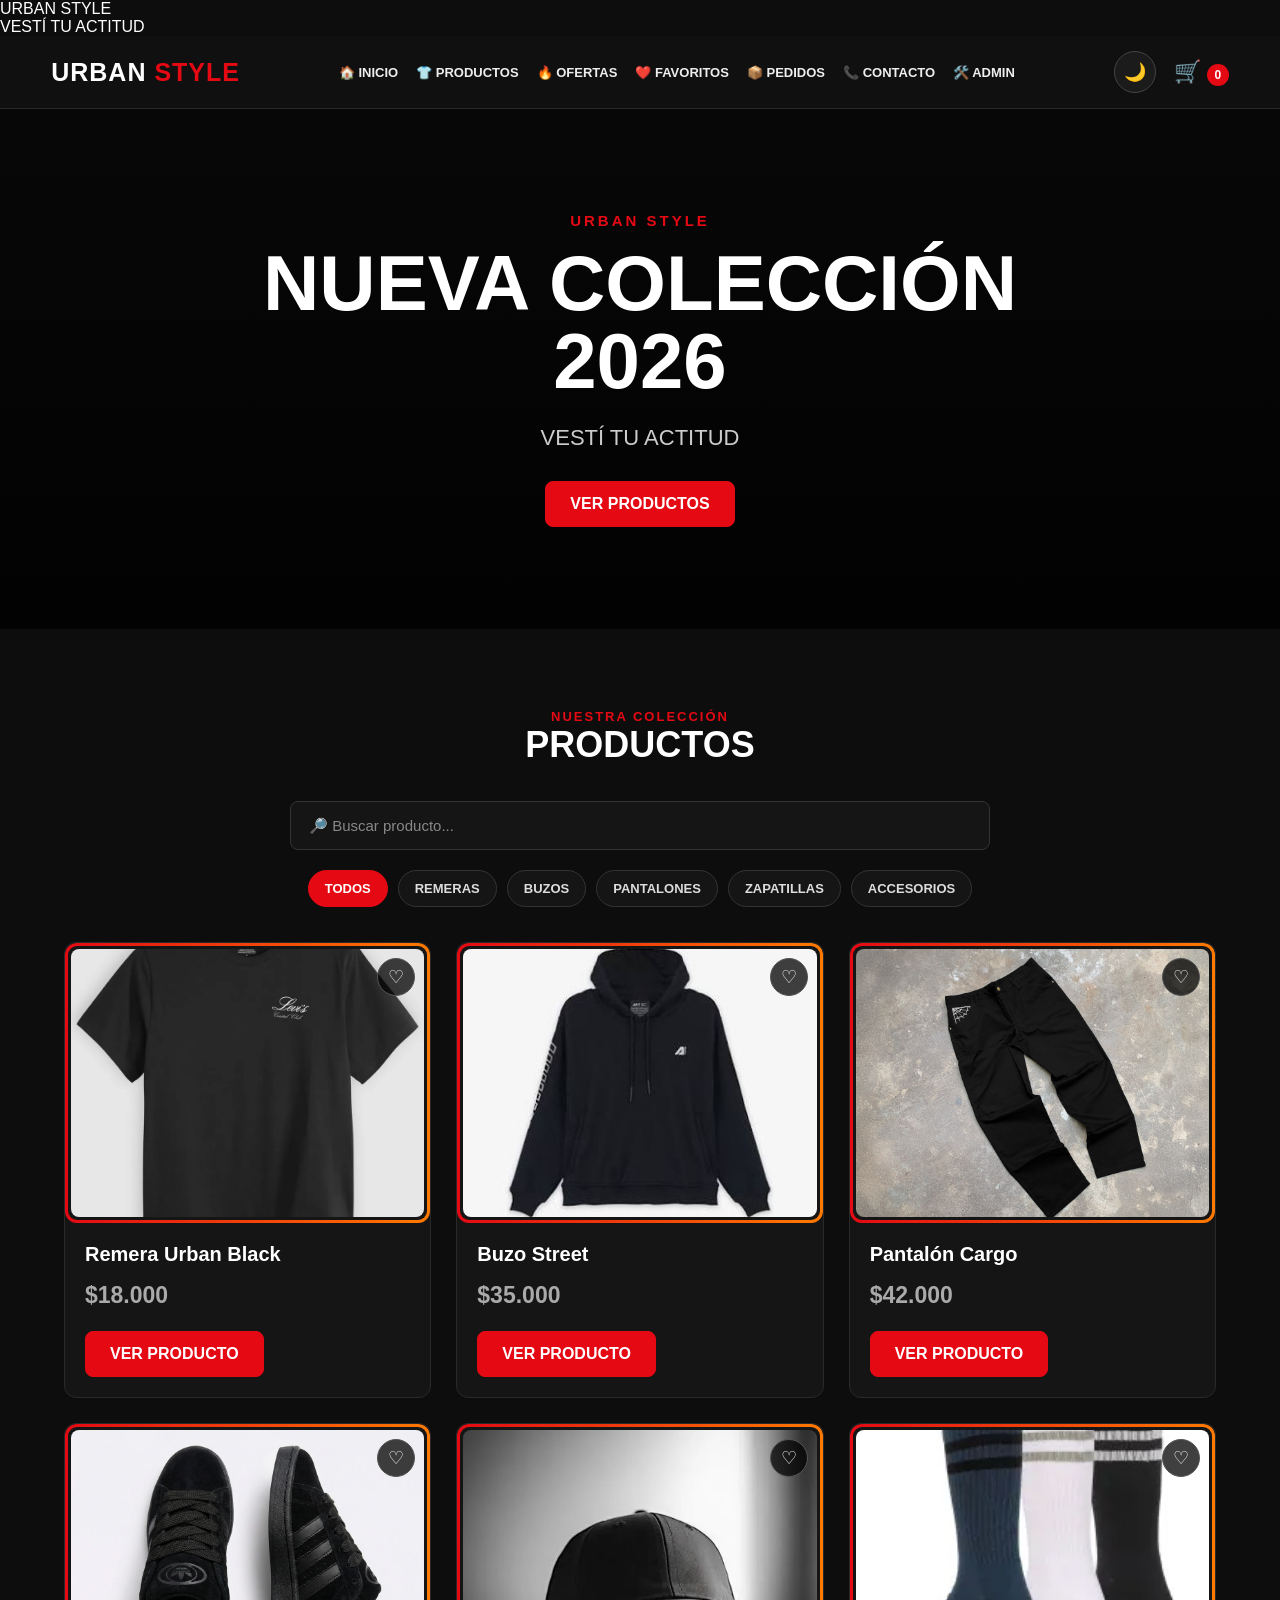
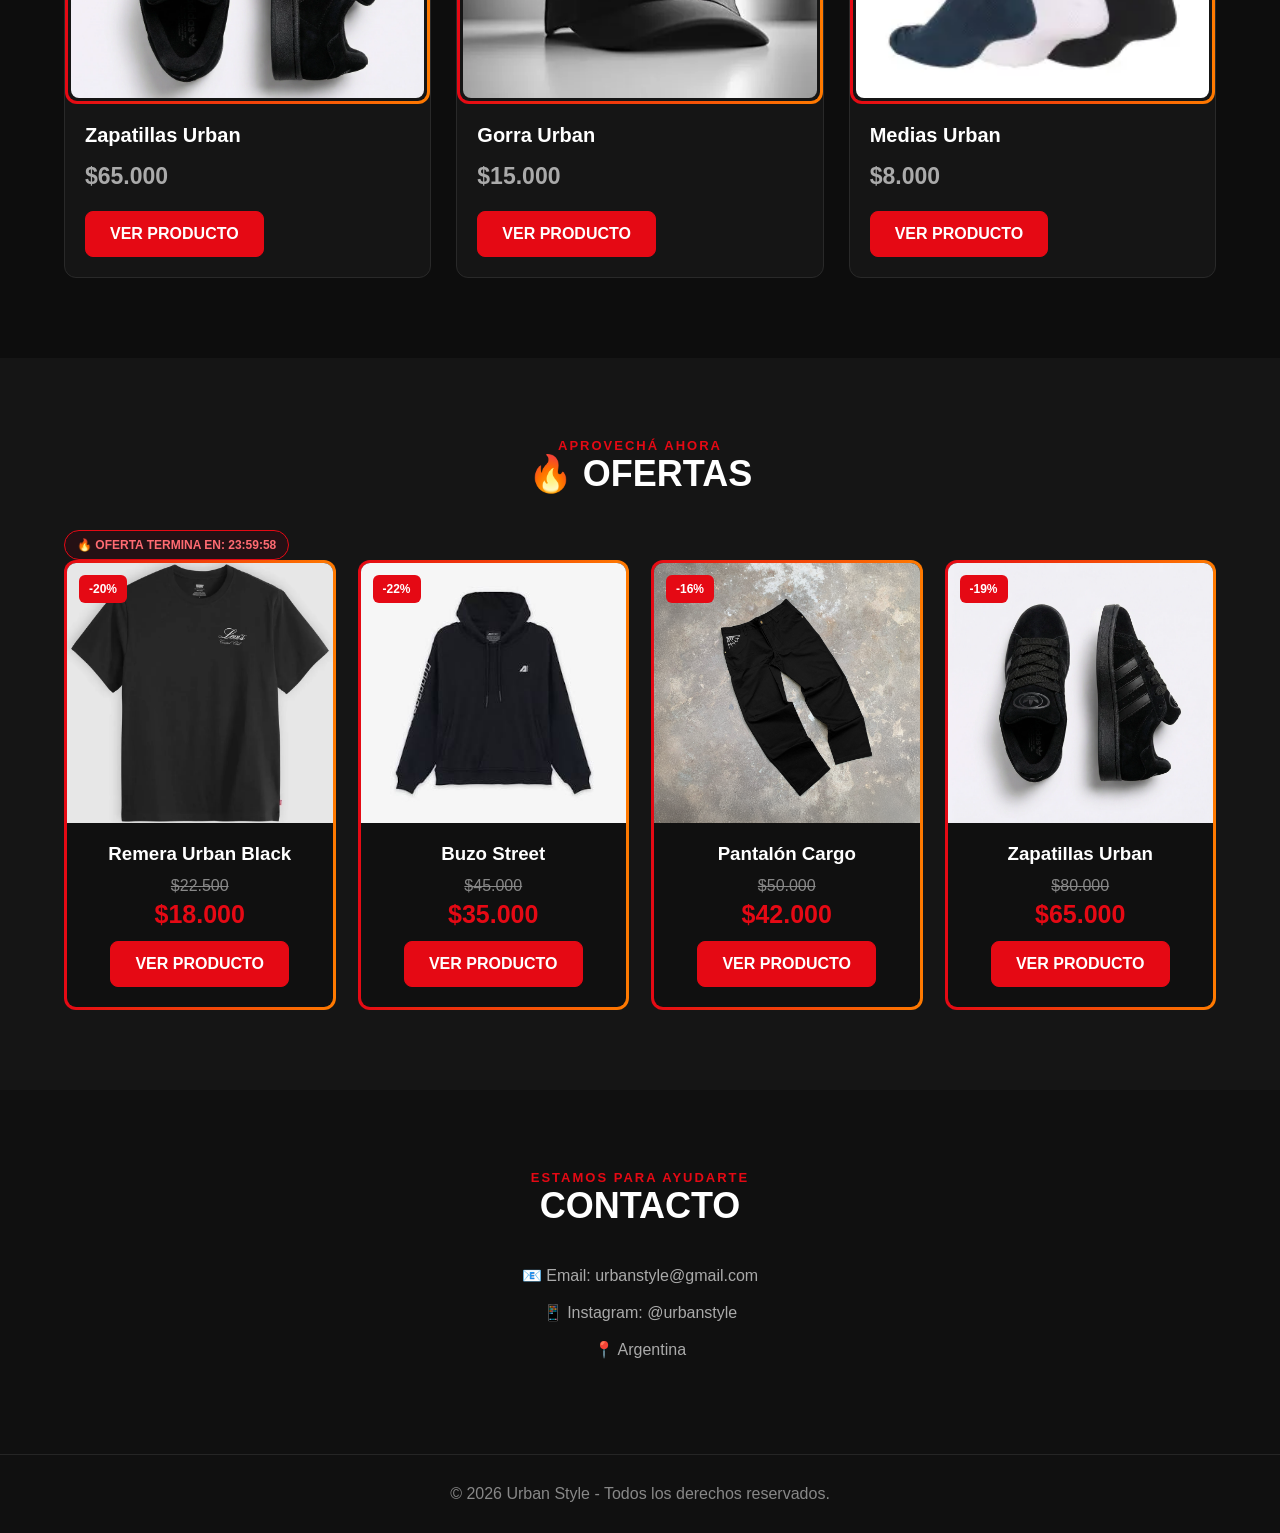
==== commit c9c18f83: "Actualizar index.html" ====
--- a/index.html
+++ b/index.html
@@ -1,288 +1,356 @@
-<!DOCTYPE html>
-<html lang="es">
-
-<head>
-    <meta charset="UTF-8">
-    <meta name="viewport" content="width=device-width, initial-scale=1.0">
-
-    <title>Urban Style - Tienda</title>
-
-    <link rel="stylesheet" href="style.css">
-</head>
-
-<body>
-
-<header>
-
-    <div class="logo">
-        URBAN <span>STYLE</span>
-    </div>
-
-    <nav>
-        <a href="index.html">🏠 INICIO</a>
-        <a href="#productos">👕 PRODUCTOS</a>
-        <a href="#ofertas">🔥 OFERTAS</a>
-        <a href="mis-favoritos.html">❤️ FAVORITOS</a>
-        <a href="pedidos.html">📦 PEDIDOS</a>
-        <a href="#contacto">📞 CONTACTO</a>
-        <a href="admin.html">🛠️ ADMIN</a>
-    </nav>
-
-    <button
-        id="boton-tema"
-        class="boton-tema"
-        onclick="cambiarTema()"
-        title="Cambiar modo"
-    >
-        🌙
-    </button>
-
-    <a href="carrito.html" class="carrito">
-        🛒 <span>0</span>
-    </a>
-
-</header>
-
-
-<!-- =====================================================
-     HERO
-===================================================== -->
-
-<section class="hero">
-
-    <div class="hero-contenido">
-
-        <p class="hero-pequeno">
-            URBAN STYLE
-        </p>
-
-        <h1>
-            NUEVA COLECCIÓN 2026
-        </h1>
-
-        <p>
-            VESTÍ TU ACTITUD
-        </p>
-
-        <a
-            href="#productos"
-            class="boton"
-        >
-            VER PRODUCTOS
-        </a>
-
-    </div>
-
-</section>
-
-
-<!-- =====================================================
-     PRODUCTOS
-===================================================== -->
-
-<section
-    id="productos"
-    class="productos"
->
-
-    <div class="seccion-titulo">
-
-        <p class="subtitulo">
-            NUESTRA COLECCIÓN
-        </p>
-
-        <h2>
-            PRODUCTOS
-        </h2>
-
-    </div>
-
-
-    <!-- BUSCADOR -->
-
-    <div class="buscador">
-
-        <input
-            type="text"
-            placeholder="🔎 Buscar producto..."
-            oninput="buscarProductos(this)"
-        >
-
-    </div>
-
-
-    <!-- FILTROS -->
-
-    <div class="filtros">
-
-        <button
-            class="filtro activo"
-            onclick="filtrarProductos('todos', this)"
-        >
-            TODOS
-        </button>
-
-        <button
-            class="filtro"
-            onclick="filtrarProductos('remeras', this)"
-        >
-            REMERAS
-        </button>
-
-        <button
-            class="filtro"
-            onclick="filtrarProductos('buzos', this)"
-        >
-            BUZOS
-        </button>
-
-        <button
-            class="filtro"
-            onclick="filtrarProductos('pantalones', this)"
-        >
-            PANTALONES
-        </button>
-
-        <button
-            class="filtro"
-            onclick="filtrarProductos('zapatillas', this)"
-        >
-            ZAPATILLAS
-        </button>
-
-        <button
-            class="filtro"
-            onclick="filtrarProductos('accesorios', this)"
-        >
-            ACCESORIOS
-        </button>
-
-    </div>
-
-
-    <!-- LOS PRODUCTOS SE GENERAN CON JAVASCRIPT -->
-
-    <div class="productos-grid"></div>
-
-</section>
-
-
-<!-- =====================================================
-     OFERTAS
-===================================================== -->
-
-<section
-    id="ofertas"
-    class="ofertas"
->
-
-    <div class="seccion-titulo">
-
-        <p class="subtitulo">
-            APROVECHÁ AHORA
-        </p>
-
-        <h2>
-            🔥 OFERTAS
-        </h2>
-
-    </div>
-
-
-    <div class="contador-oferta">
-
-        🔥 OFERTA TERMINA EN:
-
-        <span id="contador-oferta">
-            24:00:00
-        </span>
-
-    </div>
-
-
-    <!-- LAS OFERTAS SE GENERAN CON JAVASCRIPT -->
-
-    <div class="ofertas-grid"></div>
-
-</section>
-
-
-<!-- =====================================================
-     CONTACTO
-===================================================== -->
-
-<section
-    id="contacto"
-    class="contacto"
->
-
-    <div class="seccion-titulo">
-
-        <p class="subtitulo">
-            ESTAMOS PARA AYUDARTE
-        </p>
-
-        <h2>
-            CONTACTO
-        </h2>
-
-    </div>
-
-
-    <div class="contacto-info">
-
-        <p>
-            📧 Email:
-            urbanstyle@gmail.com
-        </p>
-
-        <p>
-            📱 Instagram:
-            @urbanstyle
-        </p>
-
-        <p>
-            📍 Argentina
-        </p>
-
-    </div>
-
-</section>
-
-
-<!-- =====================================================
-     FOOTER
-===================================================== -->
-
-<footer>
-
-    <p>
-        © 2026 Urban Style - Todos los derechos reservados.
-    </p>
-
-</footer>
-
-
-<!-- =====================================================
-     NOTIFICACIÓN
-===================================================== -->
-
-<div
-    id="notificacion"
-    class="notificacion"
->
-
-    <div id="notificacion-texto"></div>
-
-    <a href="carrito.html">
-        VER CARRITO →
-    </a>
-
-</div>
-
-
-<script src="script.js"></script>
-
-</body>
-
+<!DOCTYPE html>
+<html lang="es">
+
+<head>
+
+    <meta charset="UTF-8">
+
+    <meta
+        name="viewport"
+        content="width=device-width, initial-scale=1.0"
+    >
+
+    <title>Urban Style - Tienda</title>
+
+    <link
+        rel="stylesheet"
+        href="style.css"
+    >
+
+</head>
+
+<body>
+
+
+<!-- =====================================================
+     INTRO URBAN STYLE
+===================================================== -->
+
+<div id="intro-urban">
+
+    <div class="intro-contenido">
+
+        <div class="intro-logo">
+            URBAN <span>STYLE</span>
+        </div>
+
+        <p>
+            VESTÍ TU ACTITUD
+        </p>
+
+        <div class="intro-linea"></div>
+
+    </div>
+
+</div>
+
+
+<!-- =====================================================
+     HEADER
+===================================================== -->
+
+<header>
+
+    <div class="logo">
+        URBAN <span>STYLE</span>
+    </div>
+
+    <nav>
+
+        <a href="index.html">
+            🏠 INICIO
+        </a>
+
+        <a href="#productos">
+            👕 PRODUCTOS
+        </a>
+
+        <a href="#ofertas">
+            🔥 OFERTAS
+        </a>
+
+        <a href="mis-favoritos.html">
+            ❤️ FAVORITOS
+        </a>
+
+        <a href="pedidos.html">
+            📦 PEDIDOS
+        </a>
+
+        <a href="#contacto">
+            📞 CONTACTO
+        </a>
+
+        <a href="admin.html">
+            🛠️ ADMIN
+        </a>
+
+    </nav>
+
+
+    <button
+        id="boton-tema"
+        class="boton-tema"
+        onclick="cambiarTema()"
+        title="Cambiar modo"
+    >
+        🌙
+    </button>
+
+
+    <a
+        href="carrito.html"
+        class="carrito"
+    >
+        🛒 <span>0</span>
+    </a>
+
+</header>
+
+
+<!-- =====================================================
+     HERO
+===================================================== -->
+
+<section class="hero">
+
+    <div class="hero-contenido">
+
+        <p class="hero-pequeno">
+            URBAN STYLE
+        </p>
+
+        <h1>
+            NUEVA COLECCIÓN 2026
+        </h1>
+
+        <p>
+            VESTÍ TU ACTITUD
+        </p>
+
+        <a
+            href="#productos"
+            class="boton"
+        >
+            VER PRODUCTOS
+        </a>
+
+    </div>
+
+</section>
+
+
+<!-- =====================================================
+     PRODUCTOS
+===================================================== -->
+
+<section
+    id="productos"
+    class="productos"
+>
+
+    <div class="seccion-titulo">
+
+        <p class="subtitulo">
+            NUESTRA COLECCIÓN
+        </p>
+
+        <h2>
+            PRODUCTOS
+        </h2>
+
+    </div>
+
+
+    <!-- BUSCADOR -->
+
+    <div class="buscador">
+
+        <input
+            type="text"
+            placeholder="🔎 Buscar producto..."
+            oninput="buscarProductos(this)"
+        >
+
+    </div>
+
+
+    <!-- FILTROS -->
+
+    <div class="filtros">
+
+        <button
+            class="filtro activo"
+            onclick="filtrarProductos('todos', this)"
+        >
+            TODOS
+        </button>
+
+        <button
+            class="filtro"
+            onclick="filtrarProductos('remeras', this)"
+        >
+            REMERAS
+        </button>
+
+        <button
+            class="filtro"
+            onclick="filtrarProductos('buzos', this)"
+        >
+            BUZOS
+        </button>
+
+        <button
+            class="filtro"
+            onclick="filtrarProductos('pantalones', this)"
+        >
+            PANTALONES
+        </button>
+
+        <button
+            class="filtro"
+            onclick="filtrarProductos('zapatillas', this)"
+        >
+            ZAPATILLAS
+        </button>
+
+        <button
+            class="filtro"
+            onclick="filtrarProductos('accesorios', this)"
+        >
+            ACCESORIOS
+        </button>
+
+    </div>
+
+
+    <!-- LOS PRODUCTOS SE GENERAN CON JAVASCRIPT -->
+
+    <div class="productos-grid"></div>
+
+</section>
+
+
+<!-- =====================================================
+     OFERTAS
+===================================================== -->
+
+<section
+    id="ofertas"
+    class="ofertas"
+>
+
+    <div class="seccion-titulo">
+
+        <p class="subtitulo">
+            APROVECHÁ AHORA
+        </p>
+
+        <h2>
+            🔥 OFERTAS
+        </h2>
+
+    </div>
+
+
+    <div class="contador-oferta">
+
+        🔥 OFERTA TERMINA EN:
+
+        <span id="contador-oferta">
+            24:00:00
+        </span>
+
+    </div>
+
+
+    <!-- LAS OFERTAS SE GENERAN CON JAVASCRIPT -->
+
+    <div class="ofertas-grid"></div>
+
+</section>
+
+
+<!-- =====================================================
+     CONTACTO
+===================================================== -->
+
+<section
+    id="contacto"
+    class="contacto"
+>
+
+    <div class="seccion-titulo">
+
+        <p class="subtitulo">
+            ESTAMOS PARA AYUDARTE
+        </p>
+
+        <h2>
+            CONTACTO
+        </h2>
+
+    </div>
+
+
+    <div class="contacto-info">
+
+        <p>
+            📧 Email:
+            urbanstyle@gmail.com
+        </p>
+
+        <p>
+            📱 Instagram:
+            @urbanstyle
+        </p>
+
+        <p>
+            📍 Argentina
+        </p>
+
+    </div>
+
+</section>
+
+
+<!-- =====================================================
+     FOOTER
+===================================================== -->
+
+<footer>
+
+    <p>
+        © 2026 Urban Style - Todos los derechos reservados.
+    </p>
+
+</footer>
+
+
+<!-- =====================================================
+     NOTIFICACIÓN
+===================================================== -->
+
+<div
+    id="notificacion"
+    class="notificacion"
+>
+
+    <div id="notificacion-texto"></div>
+
+    <a href="carrito.html">
+        VER CARRITO →
+    </a>
+
+</div>
+
+
+<!-- =====================================================
+     JAVASCRIPT
+===================================================== -->
+
+<script src="script.js"></script>
+
+</body>
+
 </html>
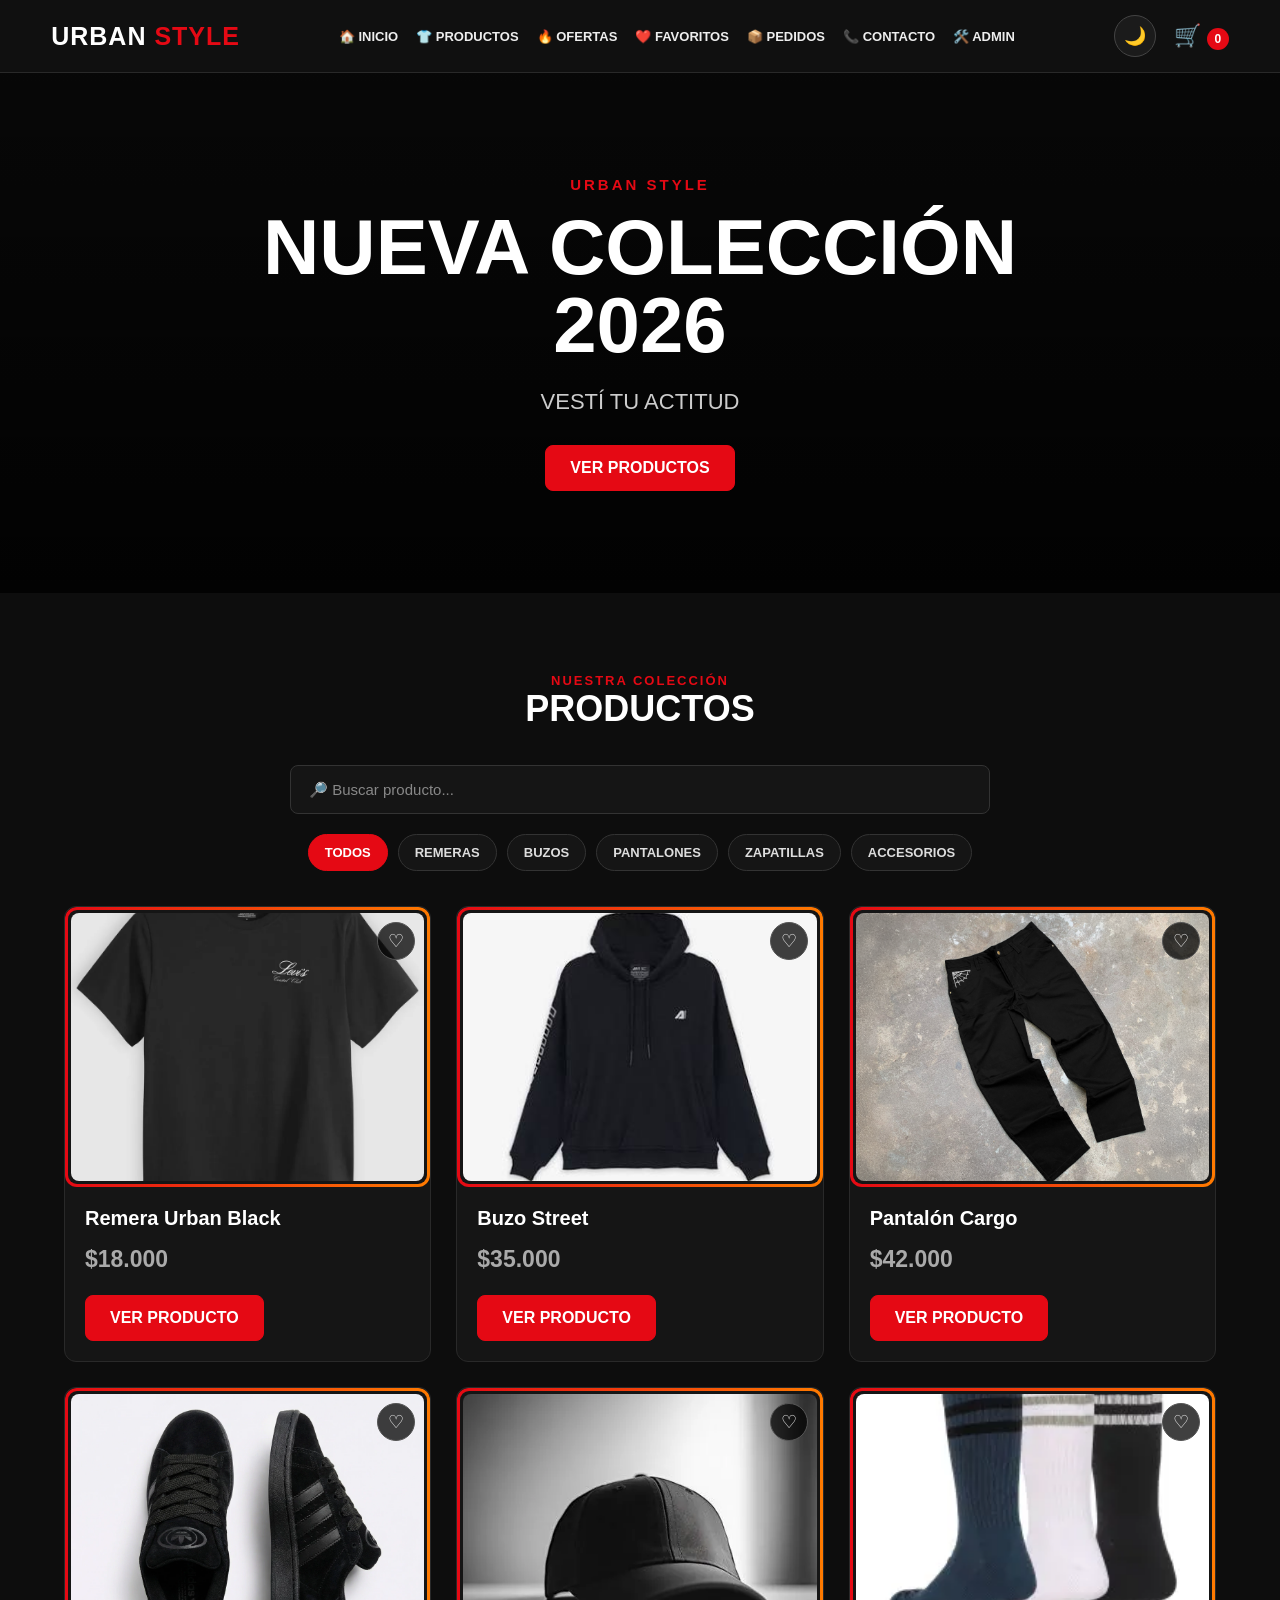
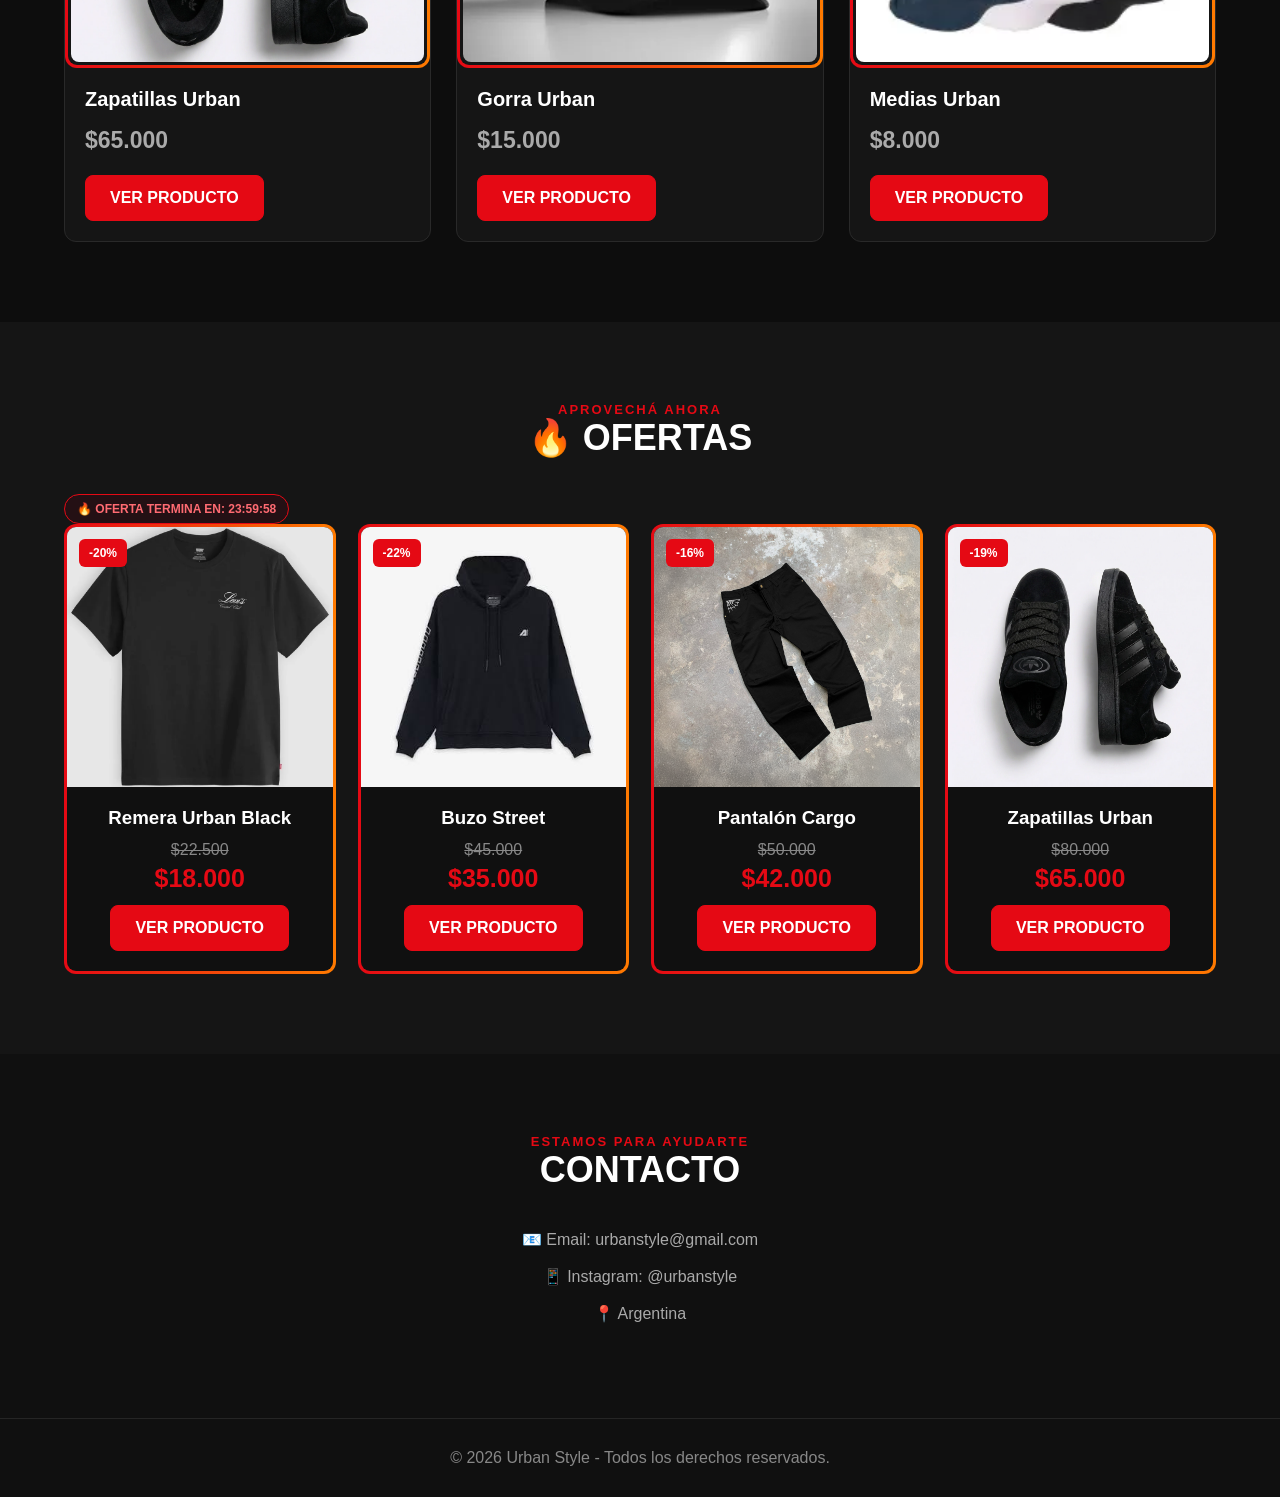
==== commit 5c5550ce: "Update index.html" ====
--- a/index.html
+++ b/index.html
@@ -353,4 +353,4 @@
 
 </body>
 
-</html>+</html>
--- a/style.css
+++ b/style.css
@@ -4550,4 +4550,104 @@
         align-items: flex-start;
     }
 
-}
+}
+/* =====================================================
+   INTRO URBAN STYLE
+===================================================== */
+
+#intro-urban {
+    position: fixed;
+    inset: 0;
+    z-index: 99999;
+
+    display: flex;
+    justify-content: center;
+    align-items: center;
+
+    background: #080808;
+
+    opacity: 1;
+    visibility: visible;
+
+    transition:
+        opacity 0.5s ease,
+        visibility 0.5s ease;
+}
+
+#intro-urban.intro-oculta {
+    opacity: 0;
+    visibility: hidden;
+    pointer-events: none;
+}
+
+.intro-contenido {
+    text-align: center;
+    animation: introEntrada 0.7s ease;
+}
+
+.intro-logo {
+    font-size: 55px;
+    font-weight: 900;
+    letter-spacing: 4px;
+    color: white;
+}
+
+.intro-logo span {
+    color: #e60000;
+}
+
+.intro-contenido p {
+    margin-top: 12px;
+    color: #aaa;
+    font-size: 14px;
+    letter-spacing: 4px;
+}
+
+.intro-linea {
+    width: 0;
+    height: 3px;
+    margin: 22px auto 0;
+
+    background: #e60000;
+
+    animation: introCarga 1.2s ease forwards;
+}
+
+@keyframes introEntrada {
+
+    from {
+        opacity: 0;
+        transform: scale(0.9);
+    }
+
+    to {
+        opacity: 1;
+        transform: scale(1);
+    }
+
+}
+
+@keyframes introCarga {
+
+    from {
+        width: 0;
+    }
+
+    to {
+        width: 180px;
+    }
+
+}
+
+@media (max-width: 600px) {
+
+    .intro-logo {
+        font-size: 38px;
+    }
+
+    .intro-contenido p {
+        font-size: 11px;
+        letter-spacing: 3px;
+    }
+
+}
